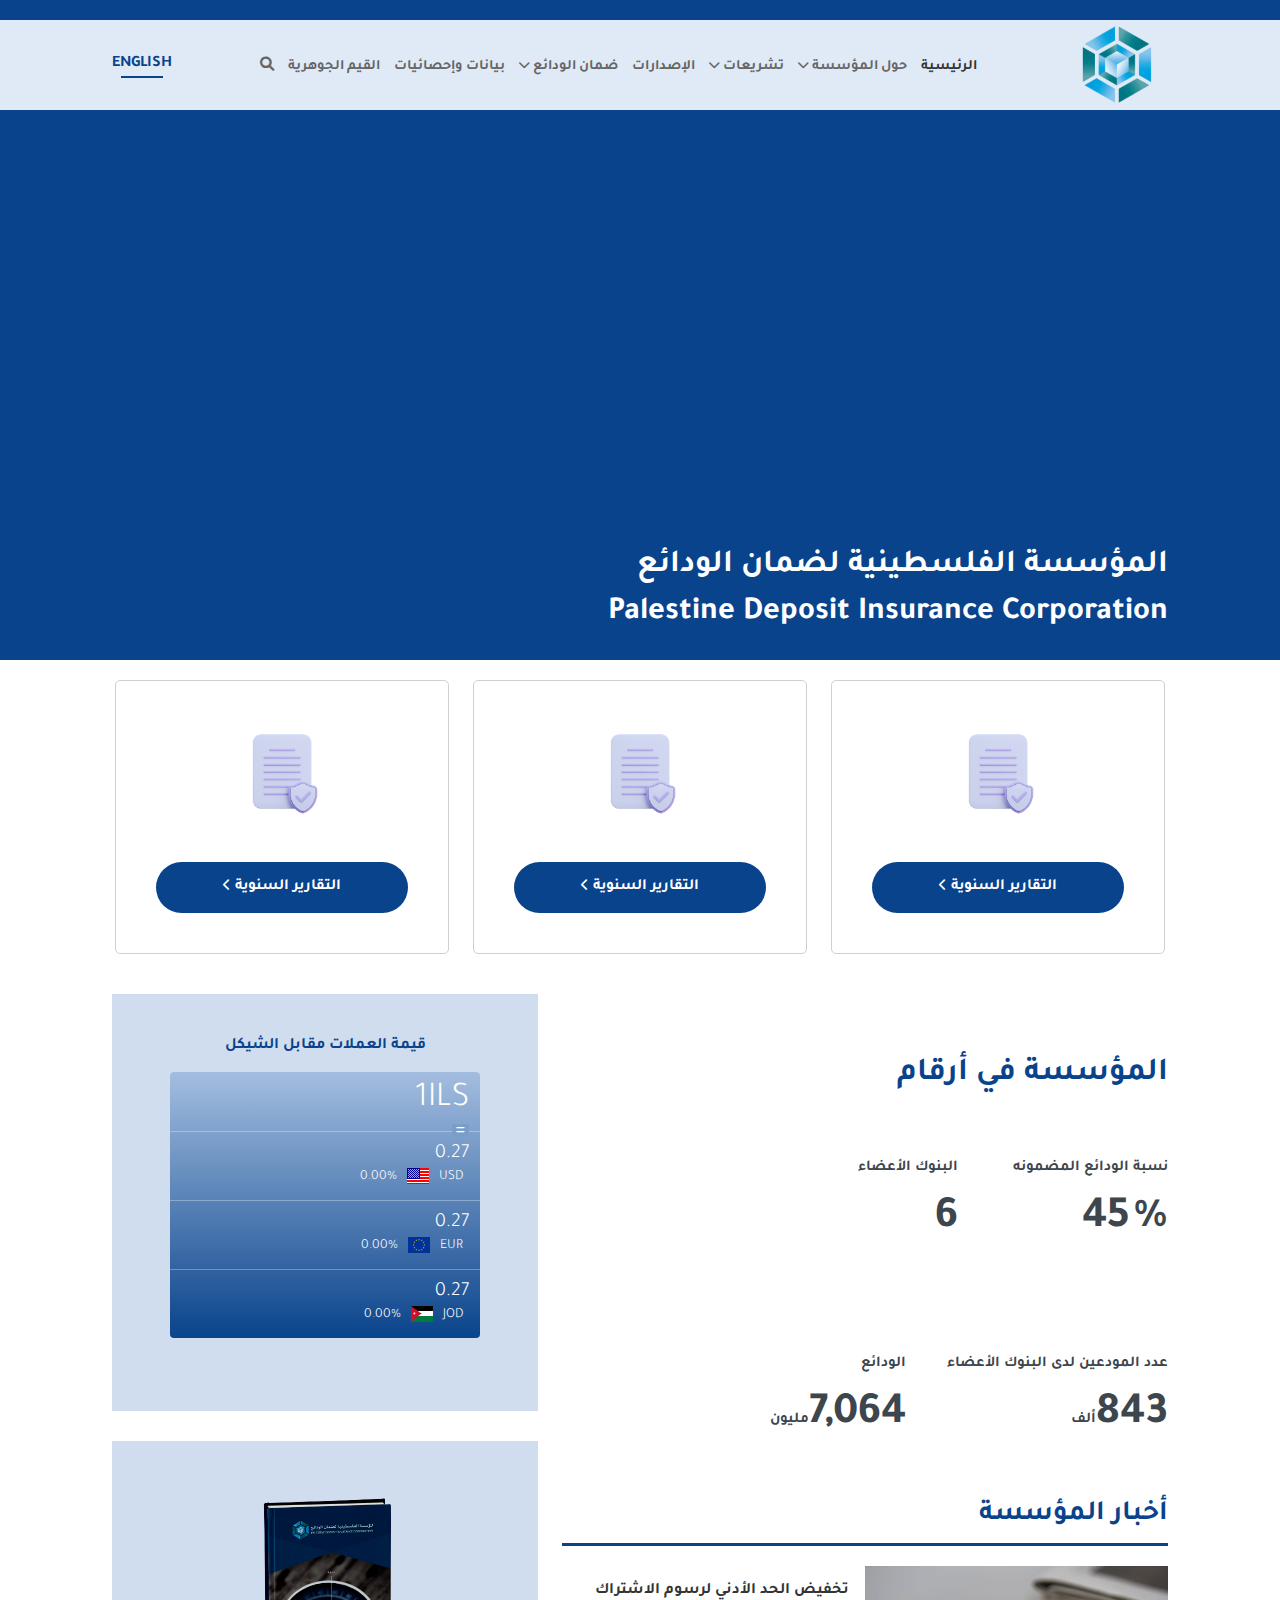
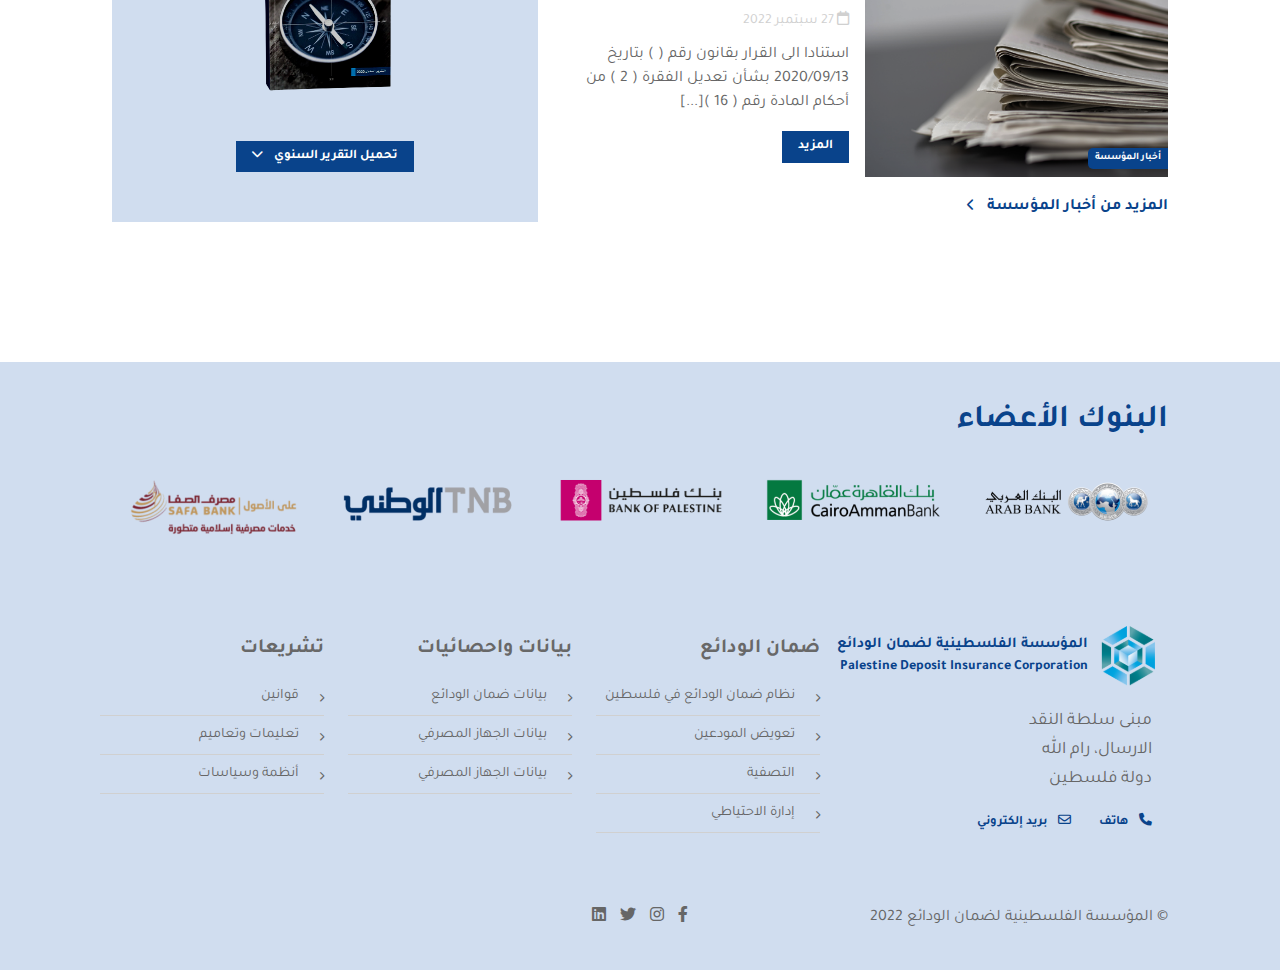
==== index.html @ eaf11e9d "first commit" ====
<!doctype html>
<html lang="ar" dir="rtl">

<head>
	<!-- Meta Tags -->
	<meta charset="utf-8">
	<meta http-equiv="X-UA-Compatible" content="IE=edge">
	<meta name="keywords" content="Site keywords here">
	<meta name="description" content="">
	<meta name='copyright' content=''>
	<meta name="viewport" content="width=device-width, initial-scale=1, shrink-to-fit=no">
	<!-- Title -->
	<title>المؤسسة الفلسطينية لضمان الودائع</title>
	<!-- Favicon -->
	<link rel="icon" href="./img/logo.png">
	<!-- Google Fonts -->
	<link rel="preconnect" href="https://fonts.googleapis.com">
	<link rel="preconnect" href="https://fonts.gstatic.com" crossorigin>
	<link href="https://fonts.googleapis.com/css2?family=Tajawal:wght@200;300;400;500;700;800&display=swap"
		rel="stylesheet">
	<!-- Bootstrap CSS -->
	<link rel="stylesheet" href="./css/bootstrap.min.css">
	<link rel="stylesheet" href="https://cdnjs.cloudflare.com/ajax/libs/font-awesome/6.0.0/css/all.min.css">
	<link href="./css/owl.carousel.css" rel="stylesheet">
	<link href="./css/owl.theme.default.min.css" rel="stylesheet">
	<!-- Medipro CSS -->
	<link rel="stylesheet" href="./css/style.css">
</head>

<body>
	<!-- Preloader -->
	<!-- Header Area -->
	<header class="header">
		<!-- Header Top-->
		<div class="header-top"></div>
		<!-- Header Inner -->
		<div class="header-inner container">
			<div class="menu-btn">
				<i class="fa-solid fa-bars"></i>
			</div>
			<!-- logo -->
			<div class="logo text-center">
				<a href="./index.html" title="المؤسسة الفلسطينية لضمان الودائع">
					<img src="./img/logo.svg" alt="">
				</a>
			</div>
			<!-- menu list -->
			<div class="menu-list">
				<ul class="nav">
					<li class="nav-item active">
						<a href="#">
							الرئيسية
						</a>
					</li>
					<li class="nav-item has-dropdwon">
						<a href="#">
							حول المؤسسة
							<i class="fa-solid fa-chevron-down"></i>
						</a>
						<ul class="dropdwon-list">
							<li><a href="#" target="_self">النشأة والرؤية والرسالة </a></li>
							<li><a href="#" target="_self">أهداف المؤسسة</a></li>
							<li><a href="#" target="_self">الهيكل التنظيمي</a></li>
						</ul>
					</li>
					<li class="nav-item has-dropdwon">
						<a href="#">
							تشريعات
							<i class="fa-solid fa-chevron-down"></i>
						</a>
						<ul class="dropdwon-list">
							<li><a href="#" target="_self">قوانين</a></li>
							<li><a href="#" target="_self">تعليمات وتعاميم</a></li>
						</ul>
					</li>
					<li class="nav-item">
						<a href="#">
							الإصدارات
						</a>
					</li>
					<li class="nav-item has-dropdwon">
						<a href="#">
							ضمان الودائع
							<i class="fa-solid fa-chevron-down"></i>
						</a>
						<ul class="dropdwon-list">
							<li><a href="#" target="_self">بيانات ضمان الودائع</a></li>
						</ul>
					</li>
					<li class="nav-item">
						<a href="#">
							بيانات وإحصائيات
						</a>
					</li>
					<li class="nav-item">
						<a href="#">
							القيم الجوهرية
						</a>
					</li>
					<li class="nav-item searching">
						<a href="#">
							<i class="fa-solid fa-magnifying-glass"></i>
						</a>
					</li>
				</ul>
			</div>
			<!-- switch language -->
			<div class="language">
				<a href="#">english</a>
			</div>
		</div>
		<!-- End Header Inner -->
	</header>
	<!-- End Header Area -->
	<!-- Overlay to cover all body -->
	<div class="body-overlay"></div>
	<!-- Search box when click in search icon in desktop navbar -->
	<div class="serach-box">
		<form action="" class="search-form" method="">
			<div class="d-flex search-input-btn w-100">
				<div class="flex-grow-1">
					<input type="text" class="search-field" placeholder="بحث..." name="search" value="">
				</div>
				<div>
					<button class="btn submit-btn">
						<i class="fa-solid fa-magnifying-glass"></i>
					</button>
				</div>
			</div>
		</form>
	</div>
	<!-- Mobile Navbar -->
	<div class="mobile-navbar d-flex align-items-center justify-content-center">
		<div class="w-100 p-5">
			<div class="close-btn d-flex align-items-center justify-content-end mb-4">
				<button class="btn">
					<i class="fa-solid fa-xmark"></i>
				</button>
			</div>
			<div class="search-box px-3 my-5">
				<form action="" class="search-form" method="">
					<div class="d-flex search-input-btn w-100">
						<div class="flex-grow-1">
							<input type="text" class="search-field" placeholder="بحث..." name="search" value="">
						</div>
						<div>
							<button class="btn submit-btn">
								<i class="fa-solid fa-magnifying-glass"></i>
							</button>
						</div>
					</div>
				</form>
			</div>
			<div class="mobile-menu-list">
				<ul class="nav">
					<li class="nav-item active">
						<a href="#">
							الرئيسية
						</a>
					</li>
					<li class="nav-item has-dropdwon">
						<a href="#">
							حول المؤسسة
							<i class="fa-solid fa-chevron-down"></i>
						</a>
						<ul class="dropdwon-list">
							<li><a href="#" target="_self">النشأة والرؤية والرسالة </a></li>
							<li><a href="#" target="_self">أهداف المؤسسة</a></li>
							<li><a href="#" target="_self">الهيكل التنظيمي</a></li>
						</ul>
					</li>
					<li class="nav-item has-dropdwon">
						<a href="#">
							تشريعات
							<i class="fa-solid fa-chevron-down"></i>
						</a>
						<ul class="dropdwon-list">
							<li><a href="#" target="_self">قوانين</a></li>
							<li><a href="#" target="_self">تعليمات وتعاميم</a></li>
						</ul>
					</li>
					<li class="nav-item">
						<a href="#">
							الإصدارات
						</a>
					</li>
					<li class="nav-item has-dropdwon">
						<a href="#">
							ضمان الودائع
							<i class="fa-solid fa-chevron-down"></i>
						</a>
						<ul class="dropdwon-list">
							<li><a href="#" target="_self">بيانات ضمان الودائع</a></li>
						</ul>
					</li>
					<li class="nav-item">
						<a href="#">
							بيانات وإحصائيات
						</a>
					</li>
					<li class="nav-item">
						<a href="#">
							القيم الجوهرية
						</a>
					</li>
					<li class="nav-item searching">
						<a href="#">
							<i class="fa-solid fa-magnifying-glass"></i>
						</a>
					</li>
				</ul>
			</div>
			<div class="social-media">
				<ul class="social-list">
					<li><a href="#"><i class="fa-brands fa-facebook-f"></i></a></li>
					<li><a href="#"><i class="fa-brands fa-instagram"></i></a></li>
					<li><a href="#"><i class="fa-brands fa-twitter"></i></a></li>
					<li><a href="#"><i class="fa-brands fa-linkedin"></i></a></li>
				</ul>
			</div>
		</div>
	</div>
	<!-- page content -->
	<section class="banner d-flex align-items-end">
		<video muted autoplay playsinline loop>
			<source src="./img/palestine.mp4" type="video/mp4">
			This browser does not support HTML video.
		</video>
		<div class="banner-content container">
			<h2>المؤسسة الفلسطينية لضمان الودائع</h2>
			<h2>Palestine Deposit Insurance Corporation</h2>
		</div>
	</section>
	<section class="reports container">
		<div class="row">
			<div class="col-12 col-md-4">
				<div class="report mb-md-0 mb-3">
					<div class="reprot-img">
						<img src="./img/report1.png" alt="report 1">
					</div>
					<div class="report-link text-center">
						<a href="#" class="button">
							<span>التقارير السنوية</span>
							<i class="fa-solid fa-chevron-left"></i>
						</a>
					</div>
				</div>
			</div>
			<div class="col-12 col-md-4">
				<div class="report mb-md-0 mb-3">
					<div class="reprot-img">
						<img src="./img/report1.png" alt="report 1">
					</div>
					<div class="report-link text-center">
						<a href="#" class="button">
							<span>التقارير السنوية</span>
							<i class="fa-solid fa-chevron-left"></i>
						</a>
					</div>
				</div>
			</div>
			<div class="col-12 col-md-4">
				<div class="report mb-md-0 mb-3">
					<div class="reprot-img">
						<img src="./img/report1.png" alt="report 1">
					</div>
					<div class="report-link text-center">
						<a href="#" class="button">
							<span>التقارير السنوية</span>
							<i class="fa-solid fa-chevron-left"></i>
						</a>
					</div>
				</div>
			</div>
		</div>
	</section>
	<section class="numbers container">
		<div class="row">
			<div class="col-12 col-md-7">
				<div class="enterprise-number mb-4 mb-md-0">
					<h2>المؤسسة في أرقام</h2>
					<div class="row mb-5">
						<div class="col-6 col-md-4">
							<div class="card-number with-height">
								<h3 class="text">نسبة الودائع المضمونه</h3>
								<!-- <h3 class="num count mt-3">96%</h3> -->
								<div class=" mt-3 perc-num">
									<h3 class="num">%</h3>
									<h3 class="num timer count-title count-number" data-to="96" data-speed="1500"></h3>
								</div>
							</div>

						</div>
						<div class="col-6 col-md-4">
							<div class="card-number with-height">
								<h3 class="text">البنوك الأعضاء</h3>
								<h3 class="num timer count-title count-number  mt-3" data-to="13" data-speed="1500">
								</h3>
							</div>
						</div>
						<div class="col-12 col-md-5">
							<div class="card-number">
								<h3 class="text">عدد المودعين لدى البنوك الأعضاء</h3>
								<h3 class=" mt-3">
									<span class="num timer count-title count-number" data-to="1806"
										data-speed="1500"></span>
									<span class="num-has-text">ألف</span>
								</h3>
							</div>
						</div>
						<div class="col-12 col-md-4">
							<div class="card-number">
								<h3 class="text">الودائع</h3>
								<h3 class=" mt-3">
									<span class="num timer count-title count-number" data-to="15138"
										data-speed="1500"></span>
									<span class="num-has-text">مليون</span>
								</h3>
							</div>
						</div>
					</div>
					<div class="enterprise-news">
						<h3>أخبار المؤسسة</h3>
						<div class="card new-card mb-3">
							<div class="row g-0">
								<div class="col-md-6 new-card-img">
									<img src="./img/new.png" alt="new img">
									<span class="img-text">
										أخبار المؤسسة
									</span>
								</div>
								<div class="col-md-6">
									<div class="card-body">
										<h5 class="card-title">تخفيض الحد الأدني لرسوم الاشتراك</h5>
										<p class="card-text card-date"><small class="text-muted">
												<i class="fa-regular fa-calendar"></i>
												27 سبتمبر 2022 </small>
										</p>
										<p class="card-text">استنادا الى القرار بقانون رقم ( ) بتاريخ 2020/09/13 بشأن
											تعديل الفقرة ( 2 ) من أحكام المادة رقم ( 16 )[...]
										</p>
										<a href="#" class="btn btn-bg">المزيد</a>
									</div>
								</div>
							</div>
						</div>
						<a href="#" class="btn-link">
							<span>المزيد من أخبار المؤسسة</span>
							<i class="fa-solid fa-chevron-left px-2"></i>
						</a>
					</div>
				</div>
			</div>
			<div class="col-12 col-md-5">
				<div class="row  mt-4 mt-md-0">
					<div class="col-12">
						<div class="currency-box">
							<h5 class="text-center mb-3">قيمة العملات مقابل الشيكل</h5>
							<div class="currency-list">
								<div class="currency">
									<span>
										1ILS
									</span>
									<span><i class="fa-solid fa-equals"></i></span>
								</div>
								<div class="currency">
									<span>0.27</span>
									<div class="currency-converter">
										<span>USD</span>
										<span><img src="./img/flag1.png" alt="flag"></span>
										<span>0.00%</span>
									</div>
								</div>
								<div class="currency">
									<span>0.27</span>
									<div class="currency-converter">
										<span>EUR</span>
										<span><img src="./img/flag2.png" alt="flag"></span>
										<span>0.00%</span>
									</div>
								</div>
								<div class="currency">
									<span>0.27</span>
									<div class="currency-converter">
										<span>JOD</span>
										<span><img src="./img/flag3.png" alt="flag"></span>
										<span>0.00%</span>
									</div>
								</div>
							</div>
						</div>
					</div>
					<div class="col-12">
						<div class="report-download text-center">
							<div class="img-report mx-auto">
								<img src="./img/download-report.png" alt="download report">
							</div>
							<a href="#" class="btn btn-bg">
								تحميل التقرير السنوي
								<i class="fa-solid fa-chevron-down me-2"></i>
							</a>
						</div>
					</div>
				</div>
			</div>
		</div>
	</section>
	<section class="footer">
		<div class="container">
			<div class="footer-members mb-5 pb-4">
				<h2 class="mb-4">البنوك الأعضاء</h2>
				<div class="owl-members owl-carousel owl-rtl mt-2">
					<!--item01-->
					<div class="item">
						<div class="member-img">
							<img src="./img/member1.png" alt="">
						</div>
					</div>
					<!--item01-->
					<div class="item ">
						<div class="member-img">
							<img src="./img/member2.png" alt="">
						</div>
					</div>
					<!--item01-->
					<div class="item ">
						<div class="member-img">
							<img src="./img/member3.png" alt="">
						</div>
					</div>
					<!--item01-->
					<div class="item ">
						<div class="member-img">
							<img src="./img/member4.png" alt="">
						</div>
					</div>
					<!--item01-->
					<div class="item ">
						<div class="member-img">
							<img src="./img/member5.png" alt="">
						</div>
					</div>
					<!--item01-->
					<div class="item ">
						<div class="member-img">
							<img src="./img/member1.png" alt="">
						</div>
					</div>
					<!--item01-->
					<div class="item ">
						<div class="member-img">
							<img src="./img/member2.png" alt="">
						</div>
					</div>
					<!--item01-->
					<div class="item ">
						<div class="member-img">
							<img src="./img/member3.png" alt="">
						</div>
					</div>
				</div>
				<div class="owl-theme">
					<div class="owl-controls">
						<div class="custom-nav owl-nav"></div>
					</div>
				</div>
			</div>
			<div class="footer-content mb-5">
				<div class="row">
					<div class="col-12 col-md-4">
						<div class="d-flex align-items-center justify-content-start">
							<img src="./img/logo.svg" alt="logo" class="footer-logo">
							<div class="logo-hasText">
								<p class="m-0">المؤسسة الفلسطينية لضمان الودائع</p>
								<p class="m-0">Palestine Deposit Insurance Corporation</p>
							</div>

						</div>
						<div class="location my-4 pe-3">
							<p>مبنى سلطة النقد</p>
							<p>الارسال، رام الله</p>
							<p>دولة فلسطين</p>
						</div>
						<div class="contact-links pe-3">
							<a href="#" class="ms-4"> <i class="fa-solid fa-phone ms-2"></i> هاتف</a>
							<a href="#"><i class="fa-regular fa-envelope  ms-2"></i> بريد إلكتروني</a>
						</div>
					</div>
					<div class="col-12 col-md-8 p-md-0 pe-4 pe-md-0">
						<div class="row">
							<div class="col-12 col-md-4">
								<div class="pt-3">
									<h5 class="mb-3">ضمان الودائع</h5>
									<ul class="footer-list">
										<li class="footer-list-item">
											<a href="#"><i class="fa-solid fa-chevron-right"></i>نظام ضمان الودائع في
												فلسطين</a>
										</li>
										<li class="footer-list-item"> <a href="#"><i
													class="fa-solid fa-chevron-right"></i>تعويض
												المودعين</a></li>
										<li class="footer-list-item"><a href="#"><i
													class="fa-solid fa-chevron-right"></i>التصفية</a></li>
										<li class="footer-list-item"><a href="#"><i
													class="fa-solid fa-chevron-right"></i>إدارة
												الاحتياطي</a></li>
									</ul>
								</div>
							</div>
							<div class="col-12 col-md-4">
								<div class="pt-3">
									<h5 class="mb-3"> بيانات واحصائيات</h5>
									<ul class="footer-list">
										<li class="footer-list-item">
											<a href="#"><i class="fa-solid fa-chevron-right"></i>بيانات ضمان الودائع
											</a>
										</li>
										<li class="footer-list-item"> <a href="#"><i
													class="fa-solid fa-chevron-right"></i>
												بيانات الجهاز المصرفي</a></li>
										<li class="footer-list-item"><a href="#"><i
													class="fa-solid fa-chevron-right"></i>بيانات الجهاز المصرفي</a></li>
									</ul>
								</div>
							</div>
							<div class="col-12 col-md-4">
								<div class="pt-3">
									<h5 class="mb-3"> تشريعات</h5>
									<ul class="footer-list">
										<li class="footer-list-item">
											<a href="#"><i class="fa-solid fa-chevron-right"></i>
												قوانين</a>
										</li>
										<li class="footer-list-item"> <a href="#"><i
													class="fa-solid fa-chevron-right"></i>
												تعليمات وتعاميم</a></li>
										<li class="footer-list-item"><a href="#"><i
													class="fa-solid fa-chevron-right"></i>
												أنظمة وسياسات</a></li>
									</ul>
								</div>
							</div>
						</div>
					</div>
				</div>
			</div>
			<div class="footer-social pt-4">
				<div class="row">
					<div class="col-12 col-md-4">
						<p class="text-md-end text-center mb-md-0">© المؤسسة الفلسطينية لضمان الودائع 2022</p>
					</div>
					<div class="col-12 col-md-4 d-flex align-items-center justify-content-center">
						<ul class="social-list">
							<li><a href="#"><i class="fa-brands fa-facebook-f"></i></a></li>
							<li><a href="#"><i class="fa-brands fa-instagram"></i></a></li>
							<li><a href="#"><i class="fa-brands fa-twitter"></i></a></li>
							<li><a href="#"><i class="fa-brands fa-linkedin"></i></a></li>
						</ul>
					</div>
				</div>
			</div>
		</div>
	</section>
	<!-- End page content -->
	<!-- jquery Min JS -->
	<script src="./js/jquery.min.js"></script>
	<script src="./js/bootstrap.min.js"></script>
	<script src="./js/owl.carousel.min.js"></script>
	<!-- Main JS -->
	<script src="./js/main.js"></script>
</body>

</html>
---- css/style.css ----
/*===================
	Global style 
=====================*/
* {
  box-sizing: border-box;
}

html {
  scroll-behavior: smooth;
}

body {
  font-family: "Tajawal", sans-serif;
  position: relative;
  width: 100%;
  overflow-x: hidden;
}
body .margin-0 {
  margin: 0;
}
body .container {
  max-width: 1080px;
}
body ul {
  list-style: none;
  padding: 0;
  margin: 0;
}
body a {
  text-decoration: none;
}
body .btn-link {
  color: #09438B;
  text-decoration: none;
  font-weight: 700;
}
body .btn-link:hover {
  color: #333434;
}
body .btn-bg {
  font-weight: 700;
  color: #fff;
  background-color: #09438B;
  border-radius: 0px;
  font-size: 13px;
  padding: 5px 15px;
}
body i[class*=fa-chevron] {
  font-size: 12px;
}
body .body-overlay {
  position: fixed;
  height: 100%;
  width: 100%;
  top: 0;
  right: 0;
  z-index: 100;
  background-color: rgba(0, 0, 0, 0.568627451);
  opacity: 0;
  display: none;
}
body .serach-box {
  position: fixed;
  z-index: 101;
  opacity: 0;
  display: none;
  transform: translate(50%, 50%);
  top: 44%;
  right: 50%;
}
body .serach-box .search-form {
  width: 600px;
}
body .serach-box .search-form .search-input-btn {
  background-color: rgba(255, 255, 255, 0.4509803922);
  border-radius: 99px;
  height: 67px;
  padding: 0 0.75em;
}
body .serach-box .search-form .search-input-btn .search-field {
  background: transparent;
  height: 100%;
  width: 100%;
  border: none;
  color: #fff;
  font-size: 30px;
  outline: none;
}
body .serach-box .search-form .search-input-btn .search-field::placeholder {
  color: #fff;
}
body .serach-box .search-form .search-input-btn .submit-btn {
  color: #fff;
  height: 100%;
  width: 100%;
}
body .serach-box .search-form .search-input-btn .submit-btn i {
  font-size: 1.8em;
}
body .mobile-navbar {
  background-color: rgba(255, 255, 255, 0.95);
  position: fixed;
  height: 100%;
  width: 100%;
  top: 0;
  right: 0;
  z-index: 102;
  display: none !important;
}
body .mobile-navbar i {
  color: #D0D0D0;
}
body .mobile-navbar .close-btn {
  position: absolute;
  top: 0;
  left: 0;
}
body .mobile-navbar .close-btn i {
  font-size: 35px;
}
body .mobile-navbar .search-input-btn {
  background-color: #f2f1f0;
  border-radius: 20px;
  height: 33px;
  padding: 0 0.75em;
  border: 1px solid #ddd;
}
body .mobile-navbar .search-input-btn .search-field {
  height: 100%;
  width: 100%;
  background: transparent;
  border: none;
  outline: none;
}
body .mobile-navbar .search-input-btn .search-field::placeholder {
  color: #D0D0D0;
}
body .mobile-navbar .search-input-btn .submit-btn i {
  color: #686868;
}

/*===================
	Start Header style 
=====================*/
.header {
  background-color: #E0EAF6;
}
.header .header-top {
  height: 20px;
  background-color: #09438B;
}
.header .header-inner {
  display: flex;
  justify-content: space-between;
  align-items: center;
  height: 90px;
}
.header .header-inner .menu-btn {
  display: none;
  color: #666666;
  font-size: 16px;
}
.header .header-inner .logo {
  padding: 10px 0;
}
.header .header-inner .logo img {
  max-height: 90px;
}
.header .header-inner .menu-list .nav .nav-item {
  display: inline-block;
  margin: 0 7px;
  transition: all 0.3s ease-in-out;
  position: relative;
}
.header .header-inner .menu-list .nav .nav-item > a {
  color: #666666;
  padding: 10px 0;
  font-weight: 700;
  line-height: 16px;
  font-size: 0.9em;
}
.header .header-inner .menu-list .nav .nav-item.active a {
  color: #333434;
}
.header .header-inner .menu-list .nav .nav-item:before {
  content: "";
  width: 0px;
  height: 4px;
  top: -5px;
  right: 50%;
  display: block;
  position: relative;
  background-color: #09438B;
  transition: all 0.3s ease-in-out;
}
.header .header-inner .menu-list .nav .nav-item:hover {
  color: var(--active-color);
}
.header .header-inner .menu-list .nav .nav-item:hover:before {
  width: 100%;
  right: 0;
}
.header .header-inner .menu-list .nav .nav-item.has-dropdwon .dropdwon-list {
  position: absolute;
  background-color: #fff;
  min-width: 260px;
  text-align: right;
  display: inline-block;
  padding: 20px 0;
  top: 40px;
  z-index: 4;
  border: 2px solid #ddd;
  display: none;
  transition: all 0.2s ease-in-out;
}
.header .header-inner .menu-list .nav .nav-item.has-dropdwon .dropdwon-list:before {
  content: "";
  border: 1px solid #D0D0D0;
  border-bottom-color: #fff;
  border-right-color: #fff;
  top: -6px;
  width: 10px;
  height: 10px;
  background-color: #fff;
  right: 30px;
  position: absolute;
  rotate: 45deg;
}
.header .header-inner .menu-list .nav .nav-item.has-dropdwon .dropdwon-list li {
  display: block;
  margin: 0;
}
.header .header-inner .menu-list .nav .nav-item.has-dropdwon .dropdwon-list li a {
  padding: 10px 20px;
  display: block;
  line-height: 1.3;
  color: #666666;
  font-size: 0.9em;
}
.header .header-inner .menu-list .nav .nav-item.has-dropdwon .dropdwon-list li a:hover {
  background-color: rgba(0, 0, 0, 0.03);
}
.header .header-inner .menu-list .nav .nav-item.has-dropdwon:hover .dropdwon-list {
  display: block;
  transition: all 0.2s ease-in-out;
}
.header .header-inner .language a {
  text-transform: uppercase;
  color: #09438B;
  font-weight: 700;
  display: block;
}
.header .header-inner .language a:after {
  content: "";
  width: 70%;
  height: 2px;
  bottom: 0;
  right: 15%;
  display: block;
  position: relative;
  background-color: #09438B;
  transition: all 0.3s ease-in-out;
}
.header .header-inner .language a:hover {
  color: #333434;
}
.header .header-inner .language a:hover:after {
  width: 100%;
  right: 0;
  background-color: #333434;
}
@media only screen and (max-width: 768px) {
  .header .header-top {
    display: none;
  }
  .header .header-inner {
    justify-content: start;
    height: 50px;
  }
  .header .header-inner .menu-btn {
    display: block;
    width: 33%;
  }
  .header .header-inner .logo {
    width: 33%;
  }
  .header .header-inner .logo img {
    max-height: 30px;
  }
  .header .header-inner .menu-list {
    display: none;
  }
  .header .header-inner .language {
    display: none;
  }
}

/*===================
	Start banner style 
=====================*/
.banner {
  height: 550px;
  position: relative;
  background-color: #09438B;
}
.banner video {
  position: absolute;
  width: 100%;
  height: 100%;
  top: 0;
  right: 0;
  object-fit: cover;
}
.banner .banner-content {
  z-index: 1;
  color: #fff;
  position: relative;
  padding-bottom: 20px;
}
.banner .banner-content h2 {
  font-weight: 700;
}

/*===================
	Start reports style 
=====================*/
.reports {
  padding: 20px 15px 40px;
}
.reports .report {
  padding: 40px;
  background-color: #fff;
  border: 1px solid #D0D0D0;
  border-radius: 5px;
}
.reports .report .reprot-img {
  width: 100px;
  margin: 0 auto 1em;
}
.reports .report .reprot-img img {
  width: 100%;
}
.reports .report .report-link {
  padding-top: 25px;
}
.reports .report .report-link .button {
  border-radius: 93px;
  padding: 7px 0px;
  background-color: #09438B;
  color: #fff;
  width: 100%;
  display: block;
  font-size: 0.97em;
  font-weight: bolder;
  line-height: 2.4em;
  min-height: 2.5em;
}
.reports .report .report-link .button span {
  display: inline-block;
  line-height: 1.6;
}
.numbers {
  padding-bottom: 140px;
}
.numbers .enterprise-number {
  padding-top: 10%;
}
.numbers .enterprise-number h2 {
  margin-bottom: calc(0.5em + 50px);
  font-weight: 700;
  color: #09438B;
}
.numbers .enterprise-number .card-number {
  color: #3D464D;
}
.numbers .enterprise-number .card-number.with-height {
  min-height: 196px;
}
.numbers .enterprise-number .card-number.with-height .perc-num h3 {
  display: inline-block;
}
@media only screen and (max-width: 768px) {
  .numbers .enterprise-number .card-number {
    min-height: 150px;
  }
  .numbers .enterprise-number .card-number.with-height {
    min-height: 150px;
  }
}
.numbers .enterprise-number .card-number h3 {
  font-weight: 700;
}
.numbers .enterprise-number .card-number h3.text {
  font-size: 15px !important;
}
.numbers .enterprise-number .card-number .num {
  font-size: 45px;
}
.numbers .enterprise-number .card-number .num-has-text {
  font-size: 15px;
  margin-right: -7px;
}
.numbers .enterprise-number .enterprise-news h3 {
  color: #09438B;
  font-weight: 700;
  border-bottom: 3px solid #09438B;
  padding-bottom: 10px;
  margin-bottom: 20px;
}
.numbers .enterprise-number .enterprise-news .card.new-card {
  border: none;
}
.numbers .enterprise-number .enterprise-news .card.new-card .new-card-img {
  position: relative;
}
.numbers .enterprise-number .enterprise-news .card.new-card .new-card-img img {
  width: 100%;
}
.numbers .enterprise-number .enterprise-news .card.new-card .new-card-img .img-text {
  position: absolute;
  bottom: 10px;
  right: 0;
  background-color: #09438B;
  color: #fff;
  font-size: 10px;
  font-weight: 600;
  padding: 3px 7px;
  border-radius: 5px 0 0 5px;
}
.numbers .enterprise-number .enterprise-news .card.new-card .card-body .card-title {
  font-weight: 700;
  font-size: 16px;
  color: #333434;
}
.numbers .enterprise-number .enterprise-news .card.new-card .card-body .card-text {
  color: #666666;
}
.numbers .enterprise-number .enterprise-news .card.new-card .card-body .card-text.card-date {
  margin-bottom: 10px;
}
.numbers .enterprise-number .enterprise-news .card.new-card .card-body .card-text.card-date .text-muted {
  color: #D0D0D0 !important;
  margin-bottom: 10px;
}
.numbers .currency-box {
  padding: 10%;
  background-color: rgba(163, 189, 223, 0.5098039216);
  color: #fff;
  margin-bottom: 30px;
}
.numbers .currency-box h5 {
  color: #09438B;
  font-weight: 700;
  font-size: 16px;
}
.numbers .currency-box .currency-list {
  border-radius: 4px;
  background: linear-gradient(to bottom, #A3BDDF 0%, rgba(9, 67, 139, 0.9882352941) 99%);
  margin: 0 15px 30px;
  font-weight: 300;
}
.numbers .currency-box .currency-list .currency {
  line-height: 1;
}
.numbers .currency-box .currency-list .currency:first-child {
  position: relative;
  padding: 10px 11px 14px 11px;
}
.numbers .currency-box .currency-list .currency:first-child > span:first-child {
  font-size: 35px;
}
.numbers .currency-box .currency-list .currency:first-child > span:nth-of-type(2) {
  position: absolute;
  bottom: -6px;
  right: 11px;
  min-height: 1px;
  font-size: 10px;
  background: #7b9dc9;
  padding: 0 4px;
}
.numbers .currency-box .currency-list .currency:not(:first-child) {
  padding: 12px 11px;
  border-top: 1px solid rgba(255, 255, 255, 0.3098039216);
}
.numbers .currency-box .currency-list .currency > span {
  font-size: 20px;
}
.numbers .currency-box .currency-list .currency .currency-converter {
  font-size: 14px;
}
.numbers .currency-box .currency-list .currency .currency-converter span {
  display: inline-block;
  margin-right: 6px;
}
.numbers .report-download {
  background-color: rgba(163, 189, 223, 0.5098039216);
  padding: 30px 50px 50px;
}
.numbers .report-download .img-report {
  width: 78%;
  margin-bottom: 1em;
}
.numbers .report-download .img-report img {
  width: 100%;
}

.footer {
  padding: 40px 0;
  background-color: rgba(163, 189, 223, 0.5098039216);
}
.footer h5,
.footer h2 {
  color: #09438B;
  font-weight: 700;
}
.footer h5 {
  color: #686868;
}
.footer .footer-members {
  position: relative;
}
.footer .footer-members .owl-members {
  position: relative;
}
.footer .footer-members .owl-members .item {
  padding: 15px;
}
.footer .footer-members .custom-nav {
  position: absolute;
  top: 20%;
  left: 0;
  right: 0;
}
.footer .footer-members .custom-nav .owl-prev,
.footer .footer-members .custom-nav .owl-next {
  position: absolute;
  height: 100px;
  color: inherit;
  background: none;
  border: none;
  z-index: 100;
  opacity: 0;
  transition: all 0.2s ease-in;
}
.footer .footer-members .custom-nav .owl-prev i,
.footer .footer-members .custom-nav .owl-next i {
  font-size: 1.5rem;
  color: #666666;
}
.footer .footer-members .custom-nav .owl-prev {
  left: -30px;
}
.footer .footer-members .custom-nav .owl-next {
  right: -30px;
}
.footer .footer-members:hover .owl-prev,
.footer .footer-members:hover .owl-next {
  opacity: 1;
}
.footer .footer-members:hover .owl-prev {
  left: -25px;
}
.footer .footer-members:hover .owl-next {
  right: -25px;
}
@media only screen and (max-width: 768px) {
  .footer .footer-members .custom-nav {
    display: none;
  }
}
.footer .footer-content .footer-logo {
  height: 70px;
}
.footer .footer-content .logo-hasText p {
  color: #09438B;
  font-weight: 700;
  font-size: 15px;
}
.footer .footer-content .logo-hasText p:nth-child(2) {
  font-size: 14px;
}
.footer .footer-content .location p {
  color: #666666;
  font-weight: 400;
  font-size: 1.1rem;
  line-height: 0.75;
}
.footer .footer-content .contact-links a {
  color: #09438B;
  font-weight: 700;
  font-size: 0.8em;
}
.footer .footer-content .footer-list .footer-list-item {
  padding: 7px 25px 7px 0;
  border-bottom: 1px solid #D0D0D0;
  position: relative;
}
.footer .footer-content .footer-list .footer-list-item a {
  font-size: 90%;
  color: #666666;
}
.footer .footer-content .footer-list .footer-list-item i {
  position: absolute;
  right: 0;
  top: 45%;
  color: #666666;
  font-size: 60%;
}
.footer .footer-content .footer-list .footer-list-item:hover a {
  color: #333434;
}
.footer .footer-social p {
  color: #666666;
}
.footer .footer-social .social-list li {
  display: inline-block;
  padding: 0 5px;
}
.footer .footer-social .social-list li a {
  color: #666666;
}
.footer .footer-social .social-list li:hover a {
  color: #333434;
}/*# sourceMappingURL=style.css.map */
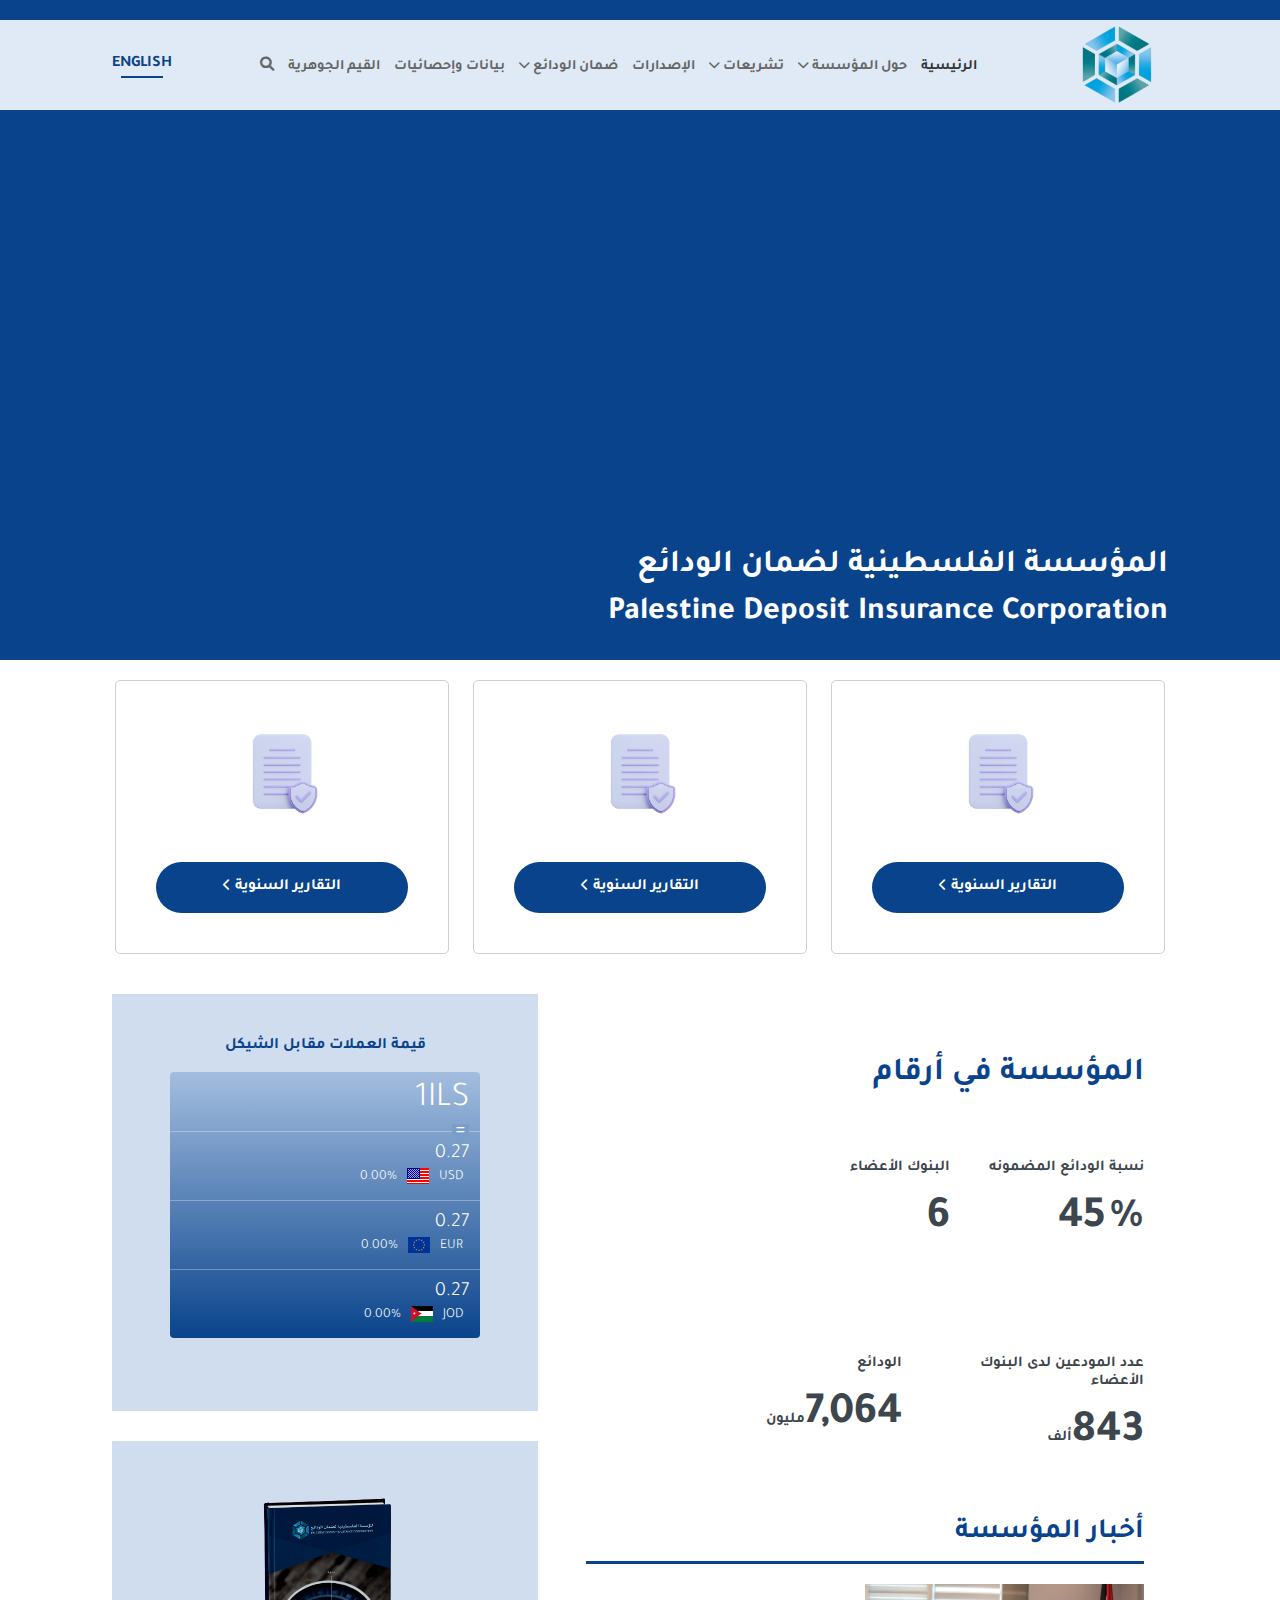
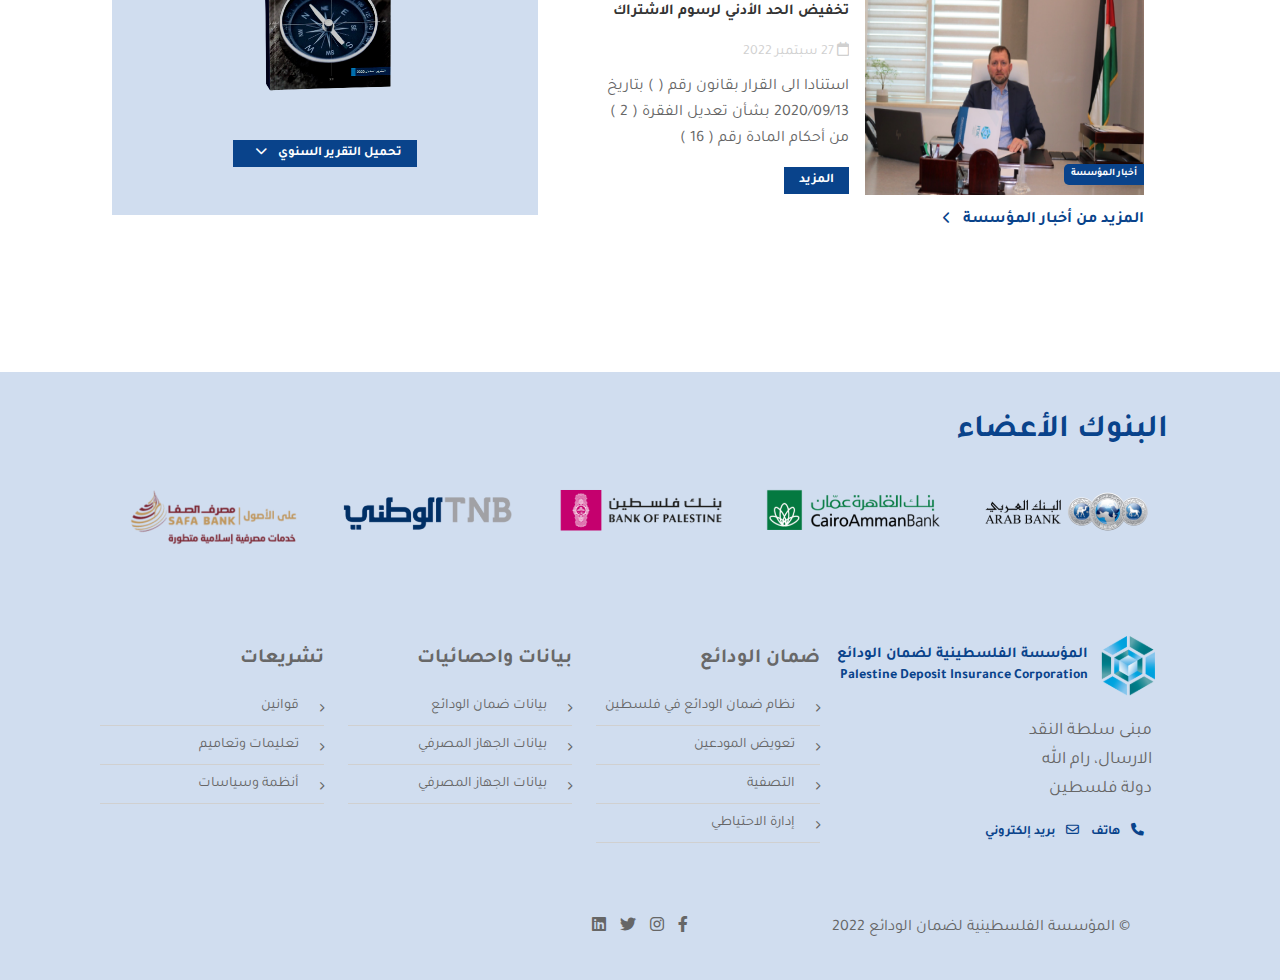
==== commit c016fff0: "create pages" ====
--- a/index.html
+++ b/index.html
@@ -20,6 +20,7 @@
 		rel="stylesheet">
 	<!-- Bootstrap CSS -->
 	<link rel="stylesheet" href="./css/bootstrap.min.css">
+	<link rel="stylesheet" href="./css/bootstrap.rtl.css">
 	<link rel="stylesheet" href="https://cdnjs.cloudflare.com/ajax/libs/font-awesome/6.0.0/css/all.min.css">
 	<link href="./css/owl.carousel.css" rel="stylesheet">
 	<link href="./css/owl.theme.default.min.css" rel="stylesheet">
@@ -48,43 +49,43 @@
 			<div class="menu-list">
 				<ul class="nav">
 					<li class="nav-item active">
-						<a href="#">
+						<a href="./index.html">
 							الرئيسية
 						</a>
 					</li>
-					<li class="nav-item has-dropdwon">
+					<li class="nav-item has-dropdown">
 						<a href="#">
 							حول المؤسسة
 							<i class="fa-solid fa-chevron-down"></i>
 						</a>
-						<ul class="dropdwon-list">
+						<ul class="dropdown-list">
 							<li><a href="#" target="_self">النشأة والرؤية والرسالة </a></li>
 							<li><a href="#" target="_self">أهداف المؤسسة</a></li>
 							<li><a href="#" target="_self">الهيكل التنظيمي</a></li>
 						</ul>
 					</li>
-					<li class="nav-item has-dropdwon">
+					<li class="nav-item has-dropdown">
 						<a href="#">
 							تشريعات
 							<i class="fa-solid fa-chevron-down"></i>
 						</a>
-						<ul class="dropdwon-list">
+						<ul class="dropdown-list">
 							<li><a href="#" target="_self">قوانين</a></li>
 							<li><a href="#" target="_self">تعليمات وتعاميم</a></li>
 						</ul>
 					</li>
 					<li class="nav-item">
-						<a href="#">
+						<a href="./pages/releases.html">
 							الإصدارات
 						</a>
 					</li>
-					<li class="nav-item has-dropdwon">
+					<li class="nav-item has-dropdown">
 						<a href="#">
 							ضمان الودائع
 							<i class="fa-solid fa-chevron-down"></i>
 						</a>
-						<ul class="dropdwon-list">
-							<li><a href="#" target="_self">بيانات ضمان الودائع</a></li>
+						<ul class="dropdown-list">
+							<li><a href="./pages/depositTable.html" target="_self">بيانات ضمان الودائع</a></li>
 						</ul>
 					</li>
 					<li class="nav-item">
@@ -122,7 +123,7 @@
 					<input type="text" class="search-field" placeholder="بحث..." name="search" value="">
 				</div>
 				<div>
-					<button class="btn submit-btn">
+					<button class="btn submit-btn" type="submit">
 						<i class="fa-solid fa-magnifying-glass"></i>
 					</button>
 				</div>
@@ -144,7 +145,7 @@
 							<input type="text" class="search-field" placeholder="بحث..." name="search" value="">
 						</div>
 						<div>
-							<button class="btn submit-btn">
+							<button class="btn submit-btn" type="submit">
 								<i class="fa-solid fa-magnifying-glass"></i>
 							</button>
 						</div>
@@ -154,43 +155,43 @@
 			<div class="mobile-menu-list">
 				<ul class="nav">
 					<li class="nav-item active">
-						<a href="#">
+						<a href="./index.html">
 							الرئيسية
 						</a>
 					</li>
-					<li class="nav-item has-dropdwon">
+					<li class="nav-item has-dropdown">
 						<a href="#">
 							حول المؤسسة
 							<i class="fa-solid fa-chevron-down"></i>
 						</a>
-						<ul class="dropdwon-list">
+						<ul class="dropdown-list">
 							<li><a href="#" target="_self">النشأة والرؤية والرسالة </a></li>
 							<li><a href="#" target="_self">أهداف المؤسسة</a></li>
 							<li><a href="#" target="_self">الهيكل التنظيمي</a></li>
 						</ul>
 					</li>
-					<li class="nav-item has-dropdwon">
+					<li class="nav-item has-dropdown">
 						<a href="#">
 							تشريعات
 							<i class="fa-solid fa-chevron-down"></i>
 						</a>
-						<ul class="dropdwon-list">
+						<ul class="dropdown-list">
 							<li><a href="#" target="_self">قوانين</a></li>
 							<li><a href="#" target="_self">تعليمات وتعاميم</a></li>
 						</ul>
 					</li>
 					<li class="nav-item">
-						<a href="#">
+						<a href="./pages/releases.html">
 							الإصدارات
 						</a>
 					</li>
-					<li class="nav-item has-dropdwon">
+					<li class="nav-item has-dropdown">
 						<a href="#">
 							ضمان الودائع
 							<i class="fa-solid fa-chevron-down"></i>
 						</a>
-						<ul class="dropdwon-list">
-							<li><a href="#" target="_self">بيانات ضمان الودائع</a></li>
+						<ul class="dropdown-list">
+							<li><a href="./pages/depositTable.html" target="_self">بيانات ضمان الودائع</a></li>
 						</ul>
 					</li>
 					<li class="nav-item">
@@ -277,7 +278,7 @@
 	<section class="numbers container">
 		<div class="row">
 			<div class="col-12 col-md-7">
-				<div class="enterprise-number mb-4 mb-md-0">
+				<div class="enterprise-number mb-4 mb-md-0 px-4">
 					<h2>المؤسسة في أرقام</h2>
 					<div class="row mb-5">
 						<div class="col-6 col-md-4">
@@ -321,30 +322,68 @@
 					</div>
 					<div class="enterprise-news">
 						<h3>أخبار المؤسسة</h3>
-						<div class="card new-card mb-3">
-							<div class="row g-0">
-								<div class="col-md-6 new-card-img">
-									<img src="./img/new.png" alt="new img">
-									<span class="img-text">
-										أخبار المؤسسة
-									</span>
-								</div>
-								<div class="col-md-6">
-									<div class="card-body">
-										<h5 class="card-title">تخفيض الحد الأدني لرسوم الاشتراك</h5>
-										<p class="card-text card-date"><small class="text-muted">
-												<i class="fa-regular fa-calendar"></i>
-												27 سبتمبر 2022 </small>
-										</p>
-										<p class="card-text">استنادا الى القرار بقانون رقم ( ) بتاريخ 2020/09/13 بشأن
-											تعديل الفقرة ( 2 ) من أحكام المادة رقم ( 16 )[...]
-										</p>
-										<a href="#" class="btn btn-bg">المزيد</a>
+						<div class="owl-enterprise-news owl-carousel owl-rtl mt-2">
+							<!--item01-->
+							<div class="item">
+								<div class="card new-card">
+									<div class="row g-0">
+										<div class="col-md-6 new-card-img">
+											<img src="./img/new1_1.png" alt="new img">
+											<span class="img-text">
+												أخبار المؤسسة
+											</span>
+										</div>
+										<div class="col-md-6">
+											<div class="card-body">
+												<h5 class="card-title mb-3">تخفيض الحد الأدني لرسوم الاشتراك</h5>
+												<p class="card-text card-date"><small class="text-muted">
+														<i class="fa-regular fa-calendar"></i>
+														27 سبتمبر 2022 </small>
+												</p>
+												<p class="card-text">استنادا الى القرار بقانون رقم ( ) بتاريخ 2020/09/13
+													بشأن
+													تعديل الفقرة ( 2 ) من أحكام المادة رقم ( 16 )
+												</p>
+												<a href="./pages/news-details.html" class="btn-bg">المزيد</a>
+											</div>
+										</div>
 									</div>
 								</div>
 							</div>
-						</div>
-						<a href="#" class="btn-link">
+							<!--item01-->
+							<div class="item ">
+								<div class="card new-card">
+									<div class="row g-0">
+										<div class="col-md-6 new-card-img">
+											<img src="./img/new.png" alt="new img">
+											<span class="img-text">
+												أخبار المؤسسة
+											</span>
+										</div>
+										<div class="col-md-6">
+											<div class="card-body">
+												<h5 class="card-title  mb-3">تخفيض الحد الأدني لرسوم الاشتراك</h5>
+												<p class="card-text card-date"><small class="text-muted">
+														<i class="fa-regular fa-calendar"></i>
+														27 سبتمبر 2022 </small>
+												</p>
+												<p class="card-text">استنادا الى القرار بقانون رقم ( ) بتاريخ 2020/09/13
+													بشأن
+													تعديل الفقرة ( 2 ) من أحكام المادة رقم ( 16 )
+												</p>
+												<a href="./pages/news-details.html" class="btn-bg">المزيد</a>
+											</div>
+										</div>
+									</div>
+								</div>
+							</div>
+						</div>
+						<div class="owl-theme">
+							<div class="owl-controls">
+								<div class="news-custom-nav owl-nav"></div>
+							</div>
+						</div>
+						<a href="./pages/news.html" class="btn-link">
 							<span>المزيد من أخبار المؤسسة</span>
 							<i class="fa-solid fa-chevron-left px-2"></i>
 						</a>
@@ -395,7 +434,7 @@
 							<div class="img-report mx-auto">
 								<img src="./img/download-report.png" alt="download report">
 							</div>
-							<a href="#" class="btn btn-bg">
+							<a href="#" class="btn-bg">
 								تحميل التقرير السنوي
 								<i class="fa-solid fa-chevron-down me-2"></i>
 							</a>
@@ -461,7 +500,7 @@
 				</div>
 				<div class="owl-theme">
 					<div class="owl-controls">
-						<div class="custom-nav owl-nav"></div>
+						<div class="member-custom-nav owl-nav"></div>
 					</div>
 				</div>
 			</div>
@@ -482,7 +521,7 @@
 							<p>دولة فلسطين</p>
 						</div>
 						<div class="contact-links pe-3">
-							<a href="#" class="ms-4"> <i class="fa-solid fa-phone ms-2"></i> هاتف</a>
+							<a href="#"> <i class="fa-solid fa-phone ms-2"></i> هاتف</a>
 							<a href="#"><i class="fa-regular fa-envelope  ms-2"></i> بريد إلكتروني</a>
 						</div>
 					</div>
@@ -512,7 +551,7 @@
 									<h5 class="mb-3"> بيانات واحصائيات</h5>
 									<ul class="footer-list">
 										<li class="footer-list-item">
-											<a href="#"><i class="fa-solid fa-chevron-right"></i>بيانات ضمان الودائع
+											<a href="./pages/depositTable.html"><i class="fa-solid fa-chevron-right"></i>بيانات ضمان الودائع
 											</a>
 										</li>
 										<li class="footer-list-item"> <a href="#"><i
--- a/css/style.css
+++ b/css/style.css
@@ -15,40 +15,63 @@
   width: 100%;
   overflow-x: hidden;
 }
-body .margin-0 {
+
+.margin-0 {
   margin: 0;
 }
-body .container {
+
+.container {
   max-width: 1080px;
 }
-body ul {
+
+ul {
   list-style: none;
   padding: 0;
   margin: 0;
 }
-body a {
+
+a {
   text-decoration: none;
 }
-body .btn-link {
+
+button {
+  border: none;
+  outline: none;
+}
+
+.btn {
+  outline: none !important;
+}
+
+.btn-link {
   color: #09438B;
   text-decoration: none;
   font-weight: 700;
 }
-body .btn-link:hover {
-  color: #333434;
-}
-body .btn-bg {
+.btn-link:hover {
+  color: #333434;
+}
+
+.btn-bg {
   font-weight: 700;
   color: #fff;
   background-color: #09438B;
   border-radius: 0px;
   font-size: 13px;
-  padding: 5px 15px;
-}
-body i[class*=fa-chevron] {
+  padding: 7px 15px;
+  transition: all 0.2s ease-in-out;
+  text-align: center;
+}
+.btn-bg:hover {
+  background-color: #073267;
+  color: #fff;
+}
+
+i[class*=fa-chevron] {
   font-size: 12px;
 }
-body .body-overlay {
+
+.body-overlay {
   position: fixed;
   height: 100%;
   width: 100%;
@@ -59,7 +82,8 @@
   opacity: 0;
   display: none;
 }
-body .serach-box {
+
+.serach-box {
   position: fixed;
   z-index: 101;
   opacity: 0;
@@ -68,16 +92,16 @@
   top: 44%;
   right: 50%;
 }
-body .serach-box .search-form {
+.serach-box .search-form {
   width: 600px;
 }
-body .serach-box .search-form .search-input-btn {
+.serach-box .search-form .search-input-btn {
   background-color: rgba(255, 255, 255, 0.4509803922);
   border-radius: 99px;
   height: 67px;
   padding: 0 0.75em;
 }
-body .serach-box .search-form .search-input-btn .search-field {
+.serach-box .search-form .search-input-btn .search-field {
   background: transparent;
   height: 100%;
   width: 100%;
@@ -86,18 +110,19 @@
   font-size: 30px;
   outline: none;
 }
-body .serach-box .search-form .search-input-btn .search-field::placeholder {
-  color: #fff;
-}
-body .serach-box .search-form .search-input-btn .submit-btn {
+.serach-box .search-form .search-input-btn .search-field::placeholder {
+  color: #fff;
+}
+.serach-box .search-form .search-input-btn .submit-btn {
   color: #fff;
   height: 100%;
   width: 100%;
 }
-body .serach-box .search-form .search-input-btn .submit-btn i {
+.serach-box .search-form .search-input-btn .submit-btn i {
   font-size: 1.8em;
 }
-body .mobile-navbar {
+
+.mobile-navbar {
   background-color: rgba(255, 255, 255, 0.95);
   position: fixed;
   height: 100%;
@@ -107,36 +132,196 @@
   z-index: 102;
   display: none !important;
 }
-body .mobile-navbar i {
+.mobile-navbar i {
   color: #D0D0D0;
 }
-body .mobile-navbar .close-btn {
+.mobile-navbar .close-btn {
   position: absolute;
   top: 0;
   left: 0;
 }
-body .mobile-navbar .close-btn i {
+.mobile-navbar .close-btn i {
   font-size: 35px;
 }
-body .mobile-navbar .search-input-btn {
+.mobile-navbar .search-input-btn {
   background-color: #f2f1f0;
   border-radius: 20px;
   height: 33px;
   padding: 0 0.75em;
   border: 1px solid #ddd;
 }
-body .mobile-navbar .search-input-btn .search-field {
+.mobile-navbar .search-input-btn .search-field {
   height: 100%;
   width: 100%;
   background: transparent;
   border: none;
   outline: none;
 }
-body .mobile-navbar .search-input-btn .search-field::placeholder {
+.mobile-navbar .search-input-btn .search-field::placeholder {
   color: #D0D0D0;
 }
-body .mobile-navbar .search-input-btn .submit-btn i {
+.mobile-navbar .search-input-btn .submit-btn i {
   color: #686868;
+}
+
+.breadcrumb {
+  margin: 0;
+  color: #333434;
+  font-weight: 600;
+}
+.breadcrumb .breadcrumb-item + .breadcrumb-item:before {
+  font-family: "Font Awesome 5 Free";
+  content: "\f053";
+  font-weight: 600;
+  margin: 0 15px;
+  padding-right: 0;
+  color: #333434;
+}
+.breadcrumb .breadcrumb-item.active {
+  color: #333434;
+}
+.breadcrumb .breadcrumb-item a {
+  color: #333434;
+}
+.breadcrumb .breadcrumb-item a:hover {
+  color: #09438B;
+}
+
+.page-content {
+  padding-bottom: 130px;
+}
+
+.card.new-card {
+  border: none;
+}
+.card.new-card .new-card-img {
+  position: relative;
+  height: 211px;
+  overflow: hidden;
+  display: flex;
+  justify-content: center;
+  align-items: center;
+  overflow: hidden;
+}
+.card.new-card .new-card-img img {
+  border-radius: 0;
+  flex-shrink: 0;
+  min-height: 100%;
+}
+.card.new-card .new-card-img .img-text {
+  position: absolute;
+  bottom: 10px;
+  right: 0;
+  background-color: #09438B;
+  color: #fff;
+  font-size: 10px;
+  font-weight: 600;
+  padding: 3px 7px;
+  border-radius: 5px 0 0 5px;
+}
+.card.new-card .card-body .card-title {
+  font-weight: 700;
+  font-size: 15px;
+  color: #333434;
+  line-height: 1.6;
+}
+.card.new-card .card-body .card-text {
+  color: #666666;
+  display: -webkit-box;
+  -webkit-box-orient: vertical;
+  overflow: hidden;
+  -webkit-line-clamp: 3;
+  line-height: 1.6;
+}
+.card.new-card .card-body .card-text.card-date {
+  margin-bottom: 10px;
+}
+.card.new-card .card-body .card-text.card-date .text-muted {
+  margin-bottom: 10px;
+}
+@media only screen and (max-width: 768px) {
+  .card.new-card .card-body {
+    padding-right: 0;
+    padding-left: 0;
+  }
+}
+
+.page-header {
+  padding: 50px 0;
+  font-family: 500;
+}
+
+.text-muted {
+  color: #D0D0D0 !important;
+}
+
+.sidebar {
+  width: 28%;
+}
+.sidebar .sidebar-box {
+  border: 1px solid #D0D0D0;
+  border-radius: 5px;
+  overflow: hidden;
+}
+.sidebar .sidebar-box .box-head {
+  padding: 10px;
+  color: #fff;
+  font-weight: 600;
+  background-color: #09438B;
+}
+.sidebar .sidebar-box table thead tr {
+  border-bottom: 1px solid #D0D0D0;
+}
+.sidebar .sidebar-box table thead th,
+.sidebar .sidebar-box table thead td,
+.sidebar .sidebar-box table tbody th,
+.sidebar .sidebar-box table tbody td {
+  color: #333434;
+}
+.sidebar .sidebar-box table tbody th,
+.sidebar .sidebar-box table tbody td {
+  font-weight: 400;
+}
+.sidebar .sidebar-box .join-us .email-input {
+  width: 65%;
+  text-align: right;
+  border: 1px solid #D0D0D0;
+  font-size: 13px;
+  padding: 7px 15px;
+  border-radius: 4px;
+}
+.sidebar .sidebar-box .btn-bg {
+  width: 30%;
+  border-radius: 4px;
+}
+.sidebar .sidebar-box .calc-rate-img {
+  width: 65px;
+}
+.sidebar .sidebar-box .accordion .accordion-item {
+  border: none;
+  color: #333434;
+}
+.sidebar .sidebar-box .accordion .accordion-item .accordion-button {
+  background-color: #F5F5F5;
+  outline: none;
+  color: #333434 !important;
+}
+.sidebar .sidebar-box .accordion .accordion-item .accordion-button::after {
+  display: none;
+}
+@media only screen and (max-width: 768px) {
+  .sidebar {
+    width: 100%;
+  }
+}
+
+.content-inner {
+  width: 70%;
+}
+@media only screen and (max-width: 768px) {
+  .content-inner {
+    width: 100%;
+  }
 }
 
 /*===================
@@ -174,7 +359,7 @@
 }
 .header .header-inner .menu-list .nav .nav-item > a {
   color: #666666;
-  padding: 10px 0;
+  padding: 10px 0 20px;
   font-weight: 700;
   line-height: 16px;
   font-size: 0.9em;
@@ -200,7 +385,7 @@
   width: 100%;
   right: 0;
 }
-.header .header-inner .menu-list .nav .nav-item.has-dropdwon .dropdwon-list {
+.header .header-inner .menu-list .nav .nav-item.has-dropdown .dropdown-list {
   position: absolute;
   background-color: #fff;
   min-width: 260px;
@@ -213,7 +398,7 @@
   display: none;
   transition: all 0.2s ease-in-out;
 }
-.header .header-inner .menu-list .nav .nav-item.has-dropdwon .dropdwon-list:before {
+.header .header-inner .menu-list .nav .nav-item.has-dropdown .dropdown-list:before {
   content: "";
   border: 1px solid #D0D0D0;
   border-bottom-color: #fff;
@@ -226,21 +411,21 @@
   position: absolute;
   rotate: 45deg;
 }
-.header .header-inner .menu-list .nav .nav-item.has-dropdwon .dropdwon-list li {
+.header .header-inner .menu-list .nav .nav-item.has-dropdown .dropdown-list li {
   display: block;
   margin: 0;
 }
-.header .header-inner .menu-list .nav .nav-item.has-dropdwon .dropdwon-list li a {
+.header .header-inner .menu-list .nav .nav-item.has-dropdown .dropdown-list li a {
   padding: 10px 20px;
   display: block;
   line-height: 1.3;
   color: #666666;
   font-size: 0.9em;
 }
-.header .header-inner .menu-list .nav .nav-item.has-dropdwon .dropdwon-list li a:hover {
+.header .header-inner .menu-list .nav .nav-item.has-dropdown .dropdown-list li a:hover {
   background-color: rgba(0, 0, 0, 0.03);
 }
-.header .header-inner .menu-list .nav .nav-item.has-dropdwon:hover .dropdwon-list {
+.header .header-inner .menu-list .nav .nav-item.has-dropdown:hover .dropdown-list {
   display: block;
   transition: all 0.2s ease-in-out;
 }
@@ -269,6 +454,12 @@
   right: 0;
   background-color: #333434;
 }
+.header.subpage-header {
+  background-color: #fff;
+}
+.header.subpage-header .header-inner {
+  border-bottom: 1px solid #E5E5E5;
+}
 @media only screen and (max-width: 768px) {
   .header .header-top {
     display: none;
@@ -359,6 +550,14 @@
   display: inline-block;
   line-height: 1.6;
 }
+.reports .report .report-link .button:hover {
+  background-color: #073267;
+  transition: all 0.2s ease-in-out;
+}
+
+/*===================
+	Start numbers style 
+=====================*/
 .numbers {
   padding-bottom: 140px;
 }
@@ -400,6 +599,9 @@
   font-size: 15px;
   margin-right: -7px;
 }
+.numbers .enterprise-number .enterprise-news {
+  position: relative;
+}
 .numbers .enterprise-number .enterprise-news h3 {
   color: #09438B;
   font-weight: 700;
@@ -407,132 +609,17 @@
   padding-bottom: 10px;
   margin-bottom: 20px;
 }
-.numbers .enterprise-number .enterprise-news .card.new-card {
-  border: none;
-}
-.numbers .enterprise-number .enterprise-news .card.new-card .new-card-img {
-  position: relative;
-}
-.numbers .enterprise-number .enterprise-news .card.new-card .new-card-img img {
-  width: 100%;
-}
-.numbers .enterprise-number .enterprise-news .card.new-card .new-card-img .img-text {
-  position: absolute;
-  bottom: 10px;
-  right: 0;
-  background-color: #09438B;
-  color: #fff;
-  font-size: 10px;
-  font-weight: 600;
-  padding: 3px 7px;
-  border-radius: 5px 0 0 5px;
-}
-.numbers .enterprise-number .enterprise-news .card.new-card .card-body .card-title {
-  font-weight: 700;
-  font-size: 16px;
-  color: #333434;
-}
-.numbers .enterprise-number .enterprise-news .card.new-card .card-body .card-text {
-  color: #666666;
-}
-.numbers .enterprise-number .enterprise-news .card.new-card .card-body .card-text.card-date {
-  margin-bottom: 10px;
-}
-.numbers .enterprise-number .enterprise-news .card.new-card .card-body .card-text.card-date .text-muted {
-  color: #D0D0D0 !important;
-  margin-bottom: 10px;
-}
-.numbers .currency-box {
-  padding: 10%;
-  background-color: rgba(163, 189, 223, 0.5098039216);
-  color: #fff;
-  margin-bottom: 30px;
-}
-.numbers .currency-box h5 {
-  color: #09438B;
-  font-weight: 700;
-  font-size: 16px;
-}
-.numbers .currency-box .currency-list {
-  border-radius: 4px;
-  background: linear-gradient(to bottom, #A3BDDF 0%, rgba(9, 67, 139, 0.9882352941) 99%);
-  margin: 0 15px 30px;
-  font-weight: 300;
-}
-.numbers .currency-box .currency-list .currency {
-  line-height: 1;
-}
-.numbers .currency-box .currency-list .currency:first-child {
-  position: relative;
-  padding: 10px 11px 14px 11px;
-}
-.numbers .currency-box .currency-list .currency:first-child > span:first-child {
-  font-size: 35px;
-}
-.numbers .currency-box .currency-list .currency:first-child > span:nth-of-type(2) {
-  position: absolute;
-  bottom: -6px;
-  right: 11px;
-  min-height: 1px;
-  font-size: 10px;
-  background: #7b9dc9;
-  padding: 0 4px;
-}
-.numbers .currency-box .currency-list .currency:not(:first-child) {
-  padding: 12px 11px;
-  border-top: 1px solid rgba(255, 255, 255, 0.3098039216);
-}
-.numbers .currency-box .currency-list .currency > span {
-  font-size: 20px;
-}
-.numbers .currency-box .currency-list .currency .currency-converter {
-  font-size: 14px;
-}
-.numbers .currency-box .currency-list .currency .currency-converter span {
-  display: inline-block;
-  margin-right: 6px;
-}
-.numbers .report-download {
-  background-color: rgba(163, 189, 223, 0.5098039216);
-  padding: 30px 50px 50px;
-}
-.numbers .report-download .img-report {
-  width: 78%;
-  margin-bottom: 1em;
-}
-.numbers .report-download .img-report img {
-  width: 100%;
-}
-
-.footer {
-  padding: 40px 0;
-  background-color: rgba(163, 189, 223, 0.5098039216);
-}
-.footer h5,
-.footer h2 {
-  color: #09438B;
-  font-weight: 700;
-}
-.footer h5 {
-  color: #686868;
-}
-.footer .footer-members {
-  position: relative;
-}
-.footer .footer-members .owl-members {
-  position: relative;
-}
-.footer .footer-members .owl-members .item {
-  padding: 15px;
-}
-.footer .footer-members .custom-nav {
-  position: absolute;
-  top: 20%;
-  left: 0;
-  right: 0;
-}
-.footer .footer-members .custom-nav .owl-prev,
-.footer .footer-members .custom-nav .owl-next {
+.numbers .enterprise-number .enterprise-news .owl-enterprise-news {
+  position: relative;
+}
+.numbers .enterprise-number .enterprise-news .news-custom-nav {
+  position: absolute;
+  top: 33%;
+  left: -20px;
+  right: -20px;
+}
+.numbers .enterprise-number .enterprise-news .news-custom-nav .owl-prev,
+.numbers .enterprise-number .enterprise-news .news-custom-nav .owl-next {
   position: absolute;
   height: 100px;
   color: inherit;
@@ -542,15 +629,139 @@
   opacity: 0;
   transition: all 0.2s ease-in;
 }
-.footer .footer-members .custom-nav .owl-prev i,
-.footer .footer-members .custom-nav .owl-next i {
+.numbers .enterprise-number .enterprise-news .news-custom-nav .owl-prev i,
+.numbers .enterprise-number .enterprise-news .news-custom-nav .owl-next i {
   font-size: 1.5rem;
   color: #666666;
 }
-.footer .footer-members .custom-nav .owl-prev {
+.numbers .enterprise-number .enterprise-news .news-custom-nav .owl-prev {
   left: -30px;
 }
-.footer .footer-members .custom-nav .owl-next {
+.numbers .enterprise-number .enterprise-news .news-custom-nav .owl-next {
+  right: -30px;
+}
+.numbers .enterprise-number .enterprise-news:hover .owl-prev,
+.numbers .enterprise-number .enterprise-news:hover .owl-next {
+  opacity: 1;
+}
+.numbers .enterprise-number .enterprise-news:hover .owl-prev {
+  left: -25px;
+}
+.numbers .enterprise-number .enterprise-news:hover .owl-next {
+  right: -25px;
+}
+.numbers .currency-box {
+  padding: 10%;
+  background-color: rgba(163, 189, 223, 0.5098039216);
+  color: #fff;
+  margin-bottom: 30px;
+}
+.numbers .currency-box h5 {
+  color: #09438B;
+  font-weight: 700;
+  font-size: 16px;
+}
+.numbers .currency-box .currency-list {
+  border-radius: 4px;
+  background: linear-gradient(to bottom, #A3BDDF 0%, rgba(9, 67, 139, 0.9882352941) 99%);
+  margin: 0 15px 30px;
+  font-weight: 300;
+}
+.numbers .currency-box .currency-list .currency {
+  line-height: 1;
+}
+.numbers .currency-box .currency-list .currency:first-child {
+  position: relative;
+  padding: 10px 11px 14px 11px;
+}
+.numbers .currency-box .currency-list .currency:first-child > span:first-child {
+  font-size: 35px;
+}
+.numbers .currency-box .currency-list .currency:first-child > span:nth-of-type(2) {
+  position: absolute;
+  bottom: -6px;
+  right: 11px;
+  min-height: 1px;
+  font-size: 10px;
+  background: #7b9dc9;
+  padding: 0 4px;
+}
+.numbers .currency-box .currency-list .currency:not(:first-child) {
+  padding: 12px 11px;
+  border-top: 1px solid rgba(255, 255, 255, 0.3098039216);
+}
+.numbers .currency-box .currency-list .currency > span {
+  font-size: 20px;
+}
+.numbers .currency-box .currency-list .currency .currency-converter {
+  font-size: 14px;
+}
+.numbers .currency-box .currency-list .currency .currency-converter span {
+  display: inline-block;
+  margin-right: 6px;
+}
+.numbers .report-download {
+  background-color: rgba(163, 189, 223, 0.5098039216);
+  padding: 30px 50px 50px;
+}
+.numbers .report-download .img-report {
+  width: 78%;
+  margin-bottom: 1em;
+}
+.numbers .report-download .img-report img {
+  width: 100%;
+}
+
+/*===================
+	Start footer style 
+=====================*/
+.footer {
+  padding: 40px 0;
+  background-color: rgba(163, 189, 223, 0.5098039216);
+}
+.footer h5,
+.footer h2 {
+  color: #09438B;
+  font-weight: 700;
+}
+.footer h5 {
+  color: #686868;
+}
+.footer .footer-members {
+  position: relative;
+}
+.footer .footer-members .owl-members {
+  position: relative;
+}
+.footer .footer-members .owl-members .item {
+  padding: 15px;
+}
+.footer .footer-members .member-custom-nav {
+  position: absolute;
+  top: 20%;
+  left: 0;
+  right: 0;
+}
+.footer .footer-members .member-custom-nav .owl-prev,
+.footer .footer-members .member-custom-nav .owl-next {
+  position: absolute;
+  height: 100px;
+  color: inherit;
+  background: none;
+  border: none;
+  z-index: 100;
+  opacity: 0;
+  transition: all 0.2s ease-in;
+}
+.footer .footer-members .member-custom-nav .owl-prev i,
+.footer .footer-members .member-custom-nav .owl-next i {
+  font-size: 1.5rem;
+  color: #666666;
+}
+.footer .footer-members .member-custom-nav .owl-prev {
+  left: -30px;
+}
+.footer .footer-members .member-custom-nav .owl-next {
   right: -30px;
 }
 .footer .footer-members:hover .owl-prev,
@@ -564,7 +775,7 @@
   right: -25px;
 }
 @media only screen and (max-width: 768px) {
-  .footer .footer-members .custom-nav {
+  .footer .footer-members .member-custom-nav {
     display: none;
   }
 }
@@ -621,4 +832,48 @@
 }
 .footer .footer-social .social-list li:hover a {
   color: #333434;
-}/*# sourceMappingURL=style.css.map */+}
+
+/*===================
+	Start news page style 
+=====================*/
+.news-page .page-content .news-cards .btn-link {
+  font-size: 14px;
+}
+
+/*===================
+	Start news-details page style 
+=====================*/
+.news-details-page .news-details-header h3 {
+  font-weight: 700;
+  color: #333434;
+}
+.news-details-page .news-details-content img {
+  width: 50%;
+  margin: 0 0 20px 20px;
+}
+.news-details-page .news-details-content p {
+  font-size: 18px;
+  color: #666666;
+  text-align: justify;
+}
+@media only screen and (max-width: 768px) {
+  .news-details-page .news-details-content img {
+    width: 100%;
+  }
+}
+
+/*===================
+	Start releases page style 
+=====================*/
+.releases-page .new-card-img {
+  padding: 20px;
+}
+.releases-page .new-card-img img {
+  width: auto;
+  height: 100%;
+}
+
+/*===================
+	Start deposit table page style 
+=====================*//*# sourceMappingURL=style.css.map */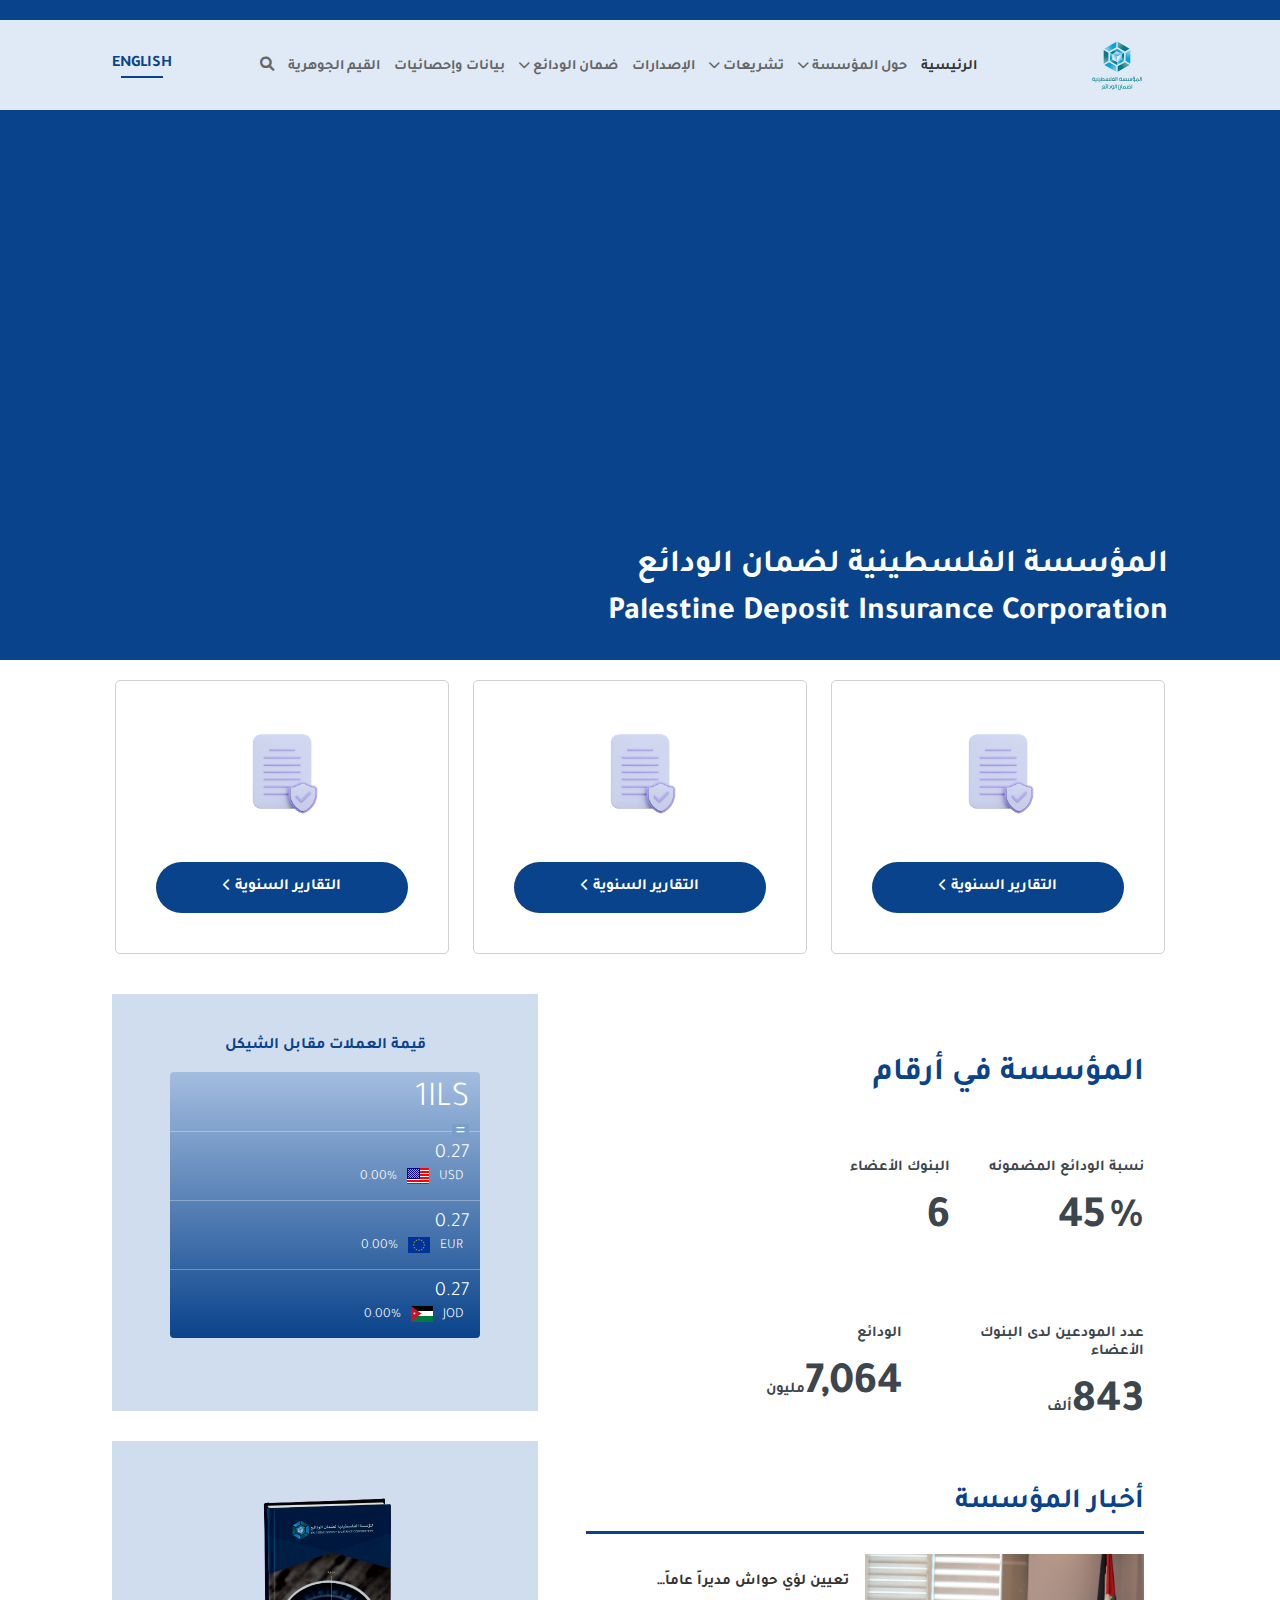
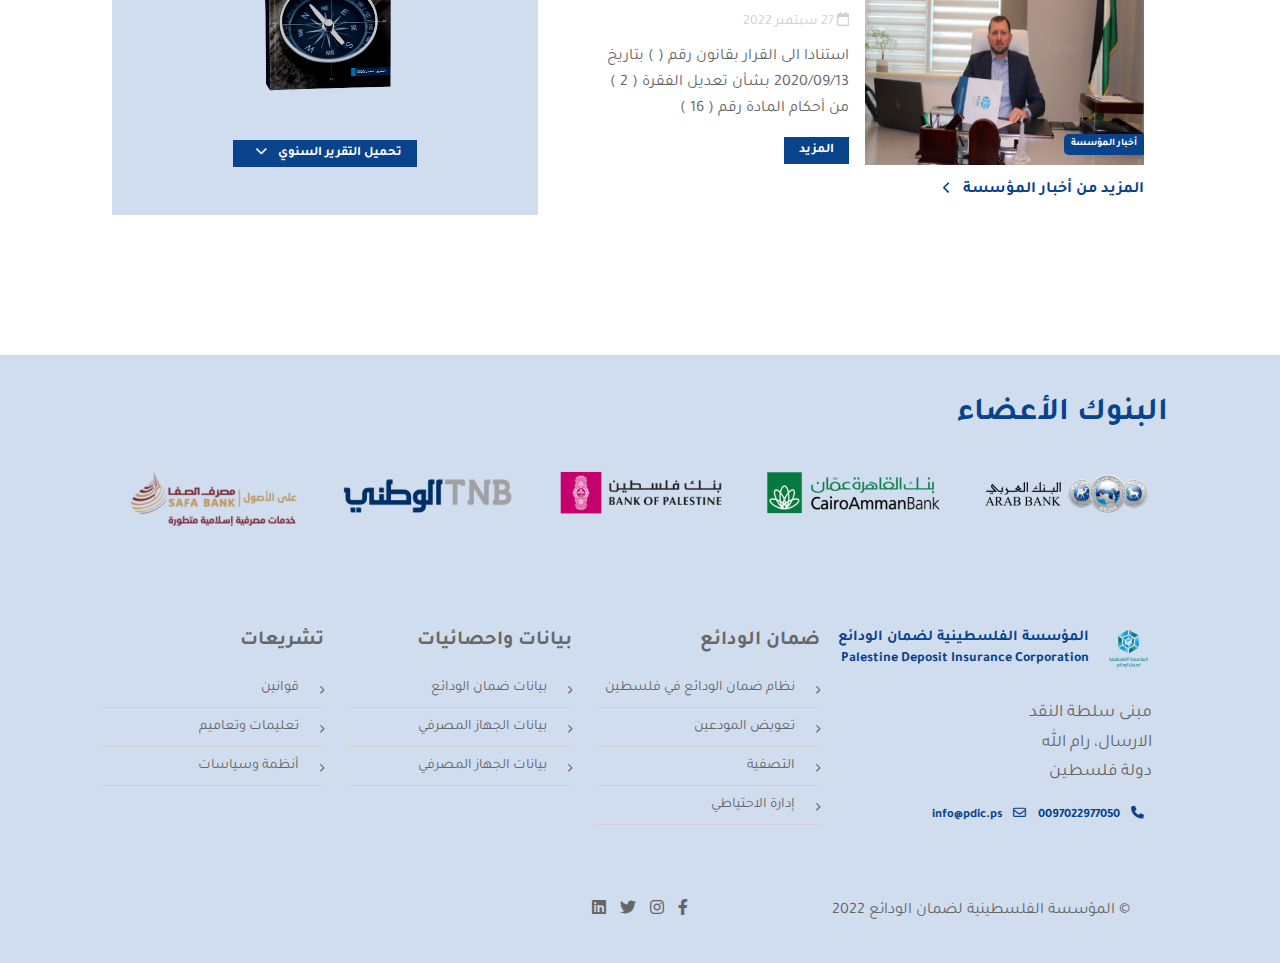
==== commit 3415d781: "create pages" ====
--- a/index.html
+++ b/index.html
@@ -12,7 +12,7 @@
 	<!-- Title -->
 	<title>المؤسسة الفلسطينية لضمان الودائع</title>
 	<!-- Favicon -->
-	<link rel="icon" href="./img/logo.png">
+	<link rel="icon" type="image/x-icon" href="./img/logoo.ico">
 	<!-- Google Fonts -->
 	<link rel="preconnect" href="https://fonts.googleapis.com">
 	<link rel="preconnect" href="https://fonts.gstatic.com" crossorigin>
@@ -42,7 +42,7 @@
 			<!-- logo -->
 			<div class="logo text-center">
 				<a href="./index.html" title="المؤسسة الفلسطينية لضمان الودائع">
-					<img src="./img/logo.svg" alt="">
+					<img src="./img/logoo.svg" alt="">
 				</a>
 			</div>
 			<!-- menu list -->
@@ -335,7 +335,11 @@
 										</div>
 										<div class="col-md-6">
 											<div class="card-body">
-												<h5 class="card-title mb-3">تخفيض الحد الأدني لرسوم الاشتراك</h5>
+												<a href="./pages/news-details.html" class="card-title">
+													<h5 class="mb-3">تعيين لؤي حواش مديراً عاماً للمؤسسة الفلسطينية
+														لضمان الودائع
+													</h5>
+												</a>
 												<p class="card-text card-date"><small class="text-muted">
 														<i class="fa-regular fa-calendar"></i>
 														27 سبتمبر 2022 </small>
@@ -362,7 +366,9 @@
 										</div>
 										<div class="col-md-6">
 											<div class="card-body">
-												<h5 class="card-title  mb-3">تخفيض الحد الأدني لرسوم الاشتراك</h5>
+												<a href="./pages/news-details.html" class="card-title">
+													<h5 class="mb-3">تخفيض الحد الأدني لرسوم الاشتراك</h5>
+												</a>
 												<p class="card-text card-date"><small class="text-muted">
 														<i class="fa-regular fa-calendar"></i>
 														27 سبتمبر 2022 </small>
@@ -508,7 +514,7 @@
 				<div class="row">
 					<div class="col-12 col-md-4">
 						<div class="d-flex align-items-center justify-content-start">
-							<img src="./img/logo.svg" alt="logo" class="footer-logo">
+							<img src="./img/logoo.svg" alt="logo" class="footer-logo">
 							<div class="logo-hasText">
 								<p class="m-0">المؤسسة الفلسطينية لضمان الودائع</p>
 								<p class="m-0">Palestine Deposit Insurance Corporation</p>
@@ -521,8 +527,8 @@
 							<p>دولة فلسطين</p>
 						</div>
 						<div class="contact-links pe-3">
-							<a href="#"> <i class="fa-solid fa-phone ms-2"></i> هاتف</a>
-							<a href="#"><i class="fa-regular fa-envelope  ms-2"></i> بريد إلكتروني</a>
+							<a href="#"> <i class="fa-solid fa-phone ms-2"></i> 0097022977050</a>
+							<a href="#"><i class="fa-regular fa-envelope  ms-2"></i> info@pdic.ps </a>
 						</div>
 					</div>
 					<div class="col-12 col-md-8 p-md-0 pe-4 pe-md-0">
@@ -551,7 +557,8 @@
 									<h5 class="mb-3"> بيانات واحصائيات</h5>
 									<ul class="footer-list">
 										<li class="footer-list-item">
-											<a href="./pages/depositTable.html"><i class="fa-solid fa-chevron-right"></i>بيانات ضمان الودائع
+											<a href="./pages/depositTable.html"><i
+													class="fa-solid fa-chevron-right"></i>بيانات ضمان الودائع
 											</a>
 										</li>
 										<li class="footer-list-item"> <a href="#"><i
--- a/css/style.css
+++ b/css/style.css
@@ -219,11 +219,20 @@
   padding: 3px 7px;
   border-radius: 5px 0 0 5px;
 }
-.card.new-card .card-body .card-title {
+.card.new-card .card-body .card-title h5 {
   font-weight: 700;
   font-size: 15px;
   color: #333434;
   line-height: 1.6;
+  display: -webkit-box;
+  -webkit-box-orient: vertical;
+  overflow: hidden;
+  -webkit-line-clamp: 2;
+  line-height: 1.6;
+  height: 50px;
+}
+.card.new-card .card-body .card-title h5:hover {
+  color: #09438B;
 }
 .card.new-card .card-body .card-text {
   color: #666666;
@@ -288,6 +297,7 @@
   border: 1px solid #D0D0D0;
   font-size: 13px;
   padding: 7px 15px;
+  color: #666666;
   border-radius: 4px;
 }
 .sidebar .sidebar-box .btn-bg {
@@ -322,6 +332,17 @@
   .content-inner {
     width: 100%;
   }
+}
+
+.social-list li {
+  display: inline-block;
+  padding: 0 5px;
+}
+.social-list li a {
+  color: #666666;
+}
+.social-list li:hover a {
+  color: #333434;
 }
 
 /*===================
@@ -344,9 +365,6 @@
   display: none;
   color: #666666;
   font-size: 16px;
-}
-.header .header-inner .logo {
-  padding: 10px 0;
 }
 .header .header-inner .logo img {
   max-height: 90px;
@@ -474,9 +492,10 @@
   }
   .header .header-inner .logo {
     width: 33%;
+    height: 100%;
   }
   .header .header-inner .logo img {
-    max-height: 30px;
+    height: 100%;
   }
   .header .header-inner .menu-list {
     display: none;
@@ -573,17 +592,17 @@
   color: #3D464D;
 }
 .numbers .enterprise-number .card-number.with-height {
-  min-height: 196px;
+  min-height: 166px;
 }
 .numbers .enterprise-number .card-number.with-height .perc-num h3 {
   display: inline-block;
 }
 @media only screen and (max-width: 768px) {
   .numbers .enterprise-number .card-number {
-    min-height: 150px;
+    min-height: 140px;
   }
   .numbers .enterprise-number .card-number.with-height {
-    min-height: 150px;
+    min-height: 140px;
   }
 }
 .numbers .enterprise-number .card-number h3 {
@@ -601,6 +620,10 @@
 }
 .numbers .enterprise-number .enterprise-news {
   position: relative;
+}
+.numbers .enterprise-number .enterprise-news .card-title h5 {
+  -webkit-line-clamp: 1;
+  height: auto;
 }
 .numbers .enterprise-number .enterprise-news h3 {
   color: #09438B;
@@ -823,16 +846,6 @@
 .footer .footer-social p {
   color: #666666;
 }
-.footer .footer-social .social-list li {
-  display: inline-block;
-  padding: 0 5px;
-}
-.footer .footer-social .social-list li a {
-  color: #666666;
-}
-.footer .footer-social .social-list li:hover a {
-  color: #333434;
-}
 
 /*===================
 	Start news page style 
@@ -876,4 +889,157 @@
 
 /*===================
 	Start deposit table page style 
-=====================*//*# sourceMappingURL=style.css.map */+=====================*/
+.deposit-page .content-inner .data-tabel {
+  border-color: #B9B9B9;
+  color: #333434;
+  font-size: 15px;
+}
+.deposit-page .content-inner .data-tabel thead tr th {
+  background-color: #F5F5F5;
+}
+.deposit-page .content-inner .data-tabel tbody tr th {
+  background-color: #E0EAF6;
+  font-weight: 500;
+}
+.deposit-page .content-inner .data-tabel tbody tr td {
+  text-align: center;
+}
+@media only screen and (max-width: 768px) {
+  .deposit-page .content-inner {
+    max-height: 500px;
+  }
+}
+
+/*===================
+	Start contact page style 
+=====================*/
+.contact-page .content-inner {
+  color: #333434;
+}
+.contact-page .content-inner h4 {
+  font-weight: 700;
+}
+.contact-page .content-inner .contact-info {
+  border: 3px solid #E0EAF6;
+  border-radius: 20px;
+  padding: 15px 0;
+  text-align: center;
+}
+.contact-page .content-inner .contact-info p {
+  margin: 0;
+  color: #09438B;
+  font-weight: 600;
+}
+.contact-page .content-inner .follow-us .social-list li a {
+  height: 40px;
+  width: 40px;
+  border-radius: 50%;
+  background: #E0EAF6;
+  display: flex;
+  align-items: center;
+  justify-content: center;
+  color: #09438B;
+  transition: all 0.3s ease-in-out;
+}
+.contact-page .content-inner .follow-us .social-list li a:hover {
+  color: #fff;
+  background-color: #09438B;
+}
+.contact-page .content-inner .suggestions .sugg-label {
+  font-weight: 500;
+}
+.contact-page .content-inner .suggestions input {
+  color: #666666;
+  font-size: 14px;
+  height: 40px;
+  text-align: right;
+}
+.contact-page .content-inner .suggestions input::placeholder {
+  color: #666666;
+}
+.contact-page .content-inner .suggestions .btn-bg {
+  width: 100px;
+  border-radius: 4px;
+}
+
+/*===================
+	Start portfalio page style 
+=====================*/
+.portfalio-page .content-inner {
+  color: #333434;
+}
+.portfalio-page .content-inner .portfalio-card {
+  padding: 20px;
+  border: 3px solid #E0EAF6;
+  border-radius: 20px;
+}
+.portfalio-page .content-inner .portfalio-card h4 {
+  font-weight: 600;
+  color: #09438B;
+}
+.portfalio-page .content-inner .portfalio-card p {
+  text-align: justify;
+  line-height: 1.7;
+}
+
+.jobs-page .jobs-tabel {
+  font-size: 14px;
+  border: 1px solid #D0D0D0;
+  border-radius: 4px;
+}
+.jobs-page .jobs-tabel thead {
+  background-color: #E0EAF6;
+}
+.jobs-page .jobs-tabel thead th {
+  font-size: 14px;
+  padding: 13px 10px;
+  border: none;
+  font-weight: 500;
+}
+.jobs-page .jobs-tabel tbody td {
+  padding: 15px;
+}
+.jobs-page .jobs-tabel tbody td:first-child, .jobs-page .jobs-tabel tbody td:last-child {
+  width: 200px;
+}
+.jobs-page .jobs-tabel tbody td span {
+  font-weight: 500;
+  display: block;
+}
+.jobs-page .jobs-tabel tbody td span:first-child {
+  color: #09438B;
+}
+.jobs-page .jobs-tabel tbody td span:nth-child(2) {
+  color: #333434;
+}
+.jobs-page .jobs-tabel tbody td span:nth-child(3) {
+  color: #D0D0D0;
+}
+.jobs-page .jobs-tabel tbody .uploadFile {
+  overflow: hidden;
+  position: relative;
+  resize: none;
+  width: 90%;
+  display: flex;
+  align-items: center;
+  justify-content: space-around;
+  border-radius: 4px;
+  margin: 0 auto;
+}
+.jobs-page .jobs-tabel tbody .uploadFile span {
+  color: #fff !important;
+}
+.jobs-page .jobs-tabel tbody .uploadFile [type=file] {
+  cursor: pointer !important;
+  display: block;
+  filter: alpha(opacity=0);
+  height: 100%;
+  width: 100%;
+  opacity: 0;
+  position: absolute;
+  right: 0px;
+  text-align: right;
+  top: 0px;
+  z-index: 1;
+}/*# sourceMappingURL=style.css.map */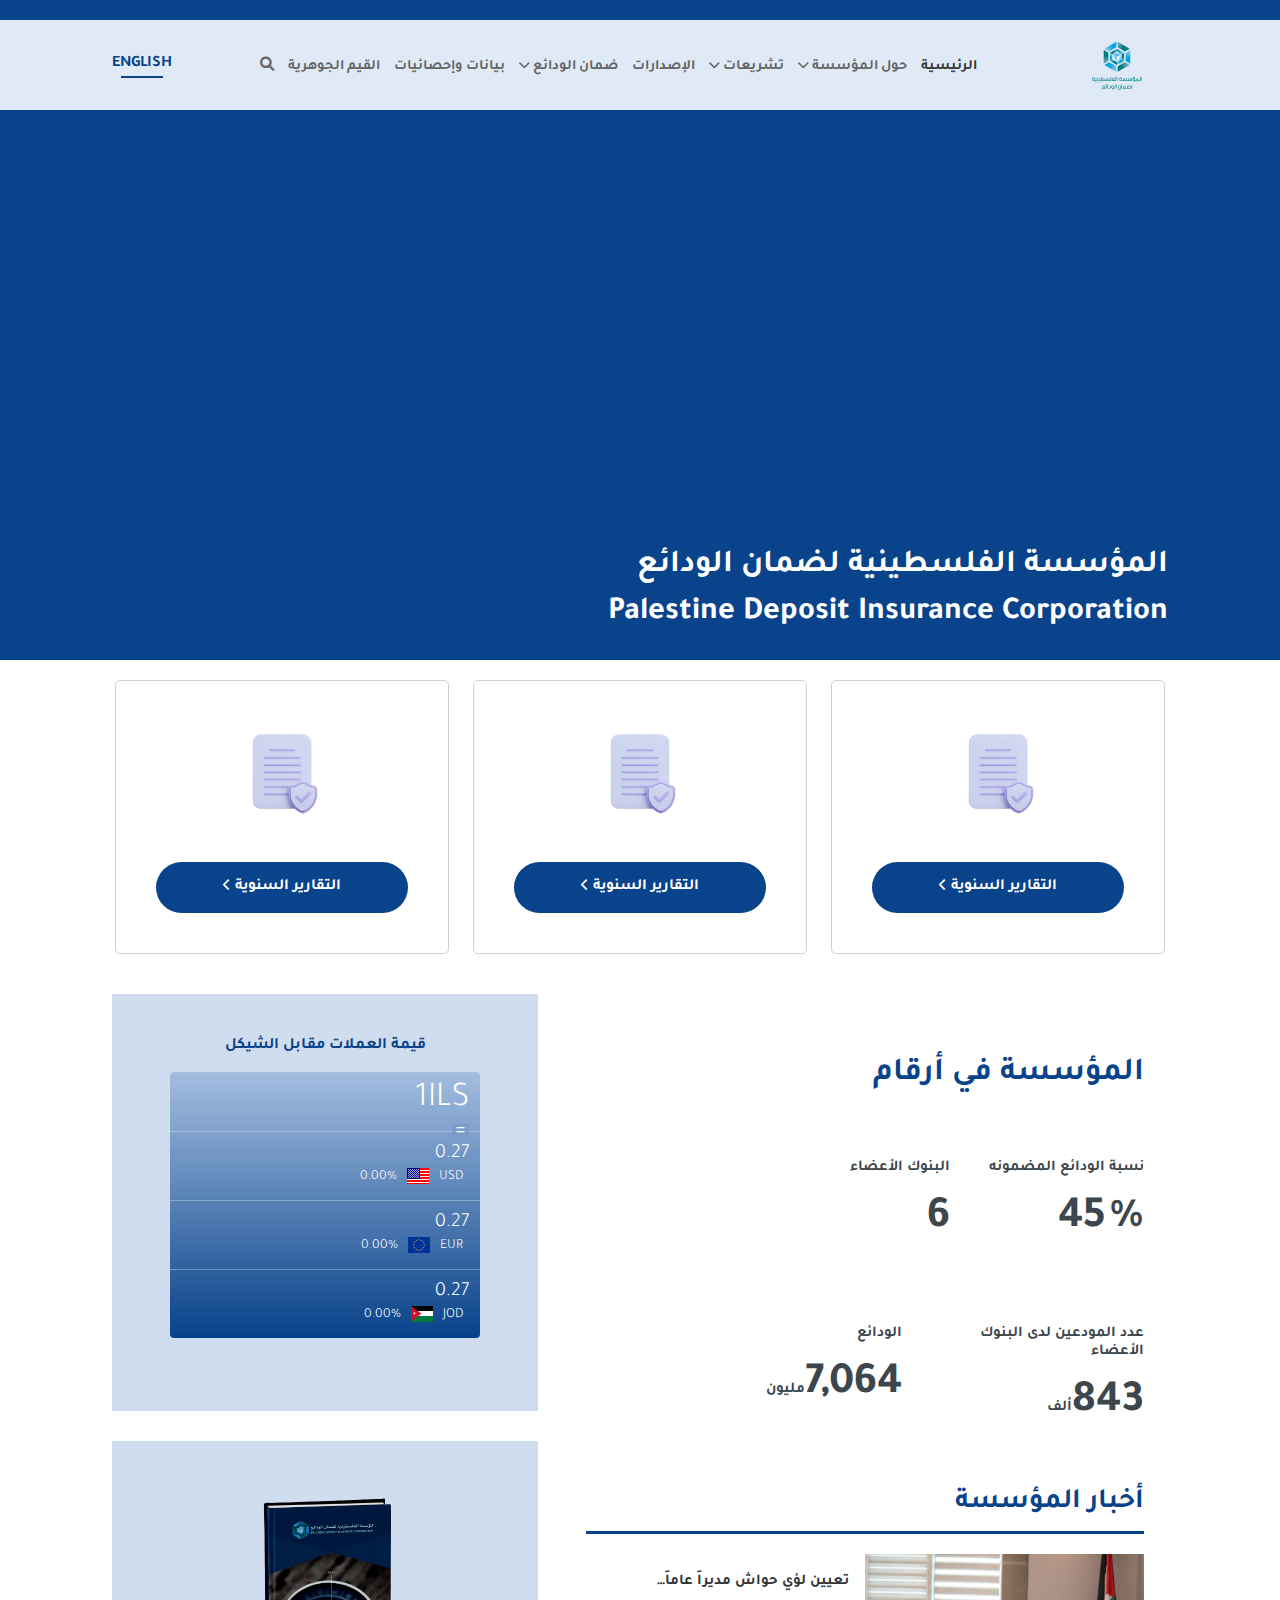
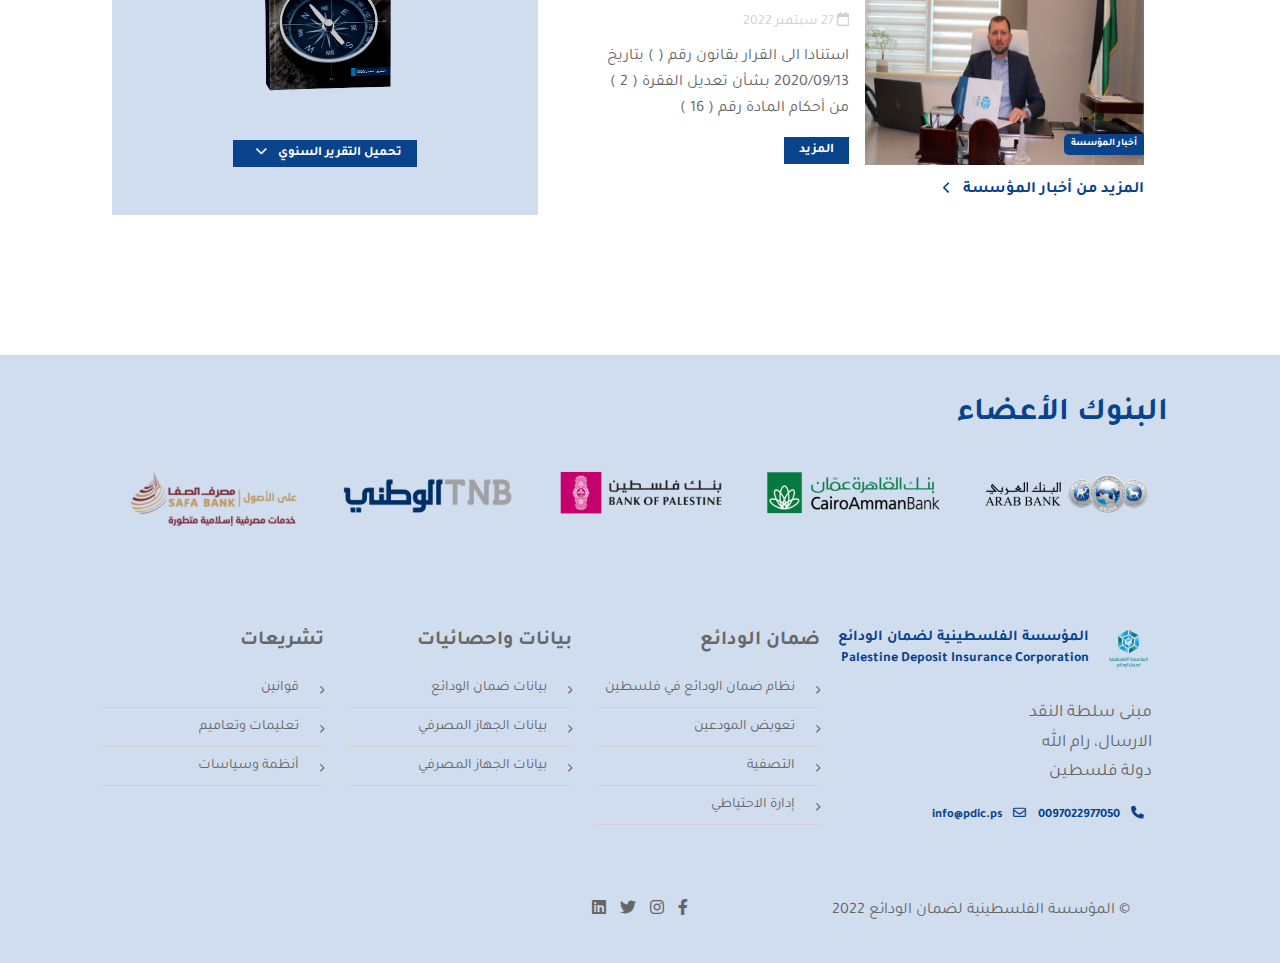
==== commit 1a7f235b: "calculator form" ====
--- a/index.html
+++ b/index.html
@@ -59,7 +59,7 @@
 							<i class="fa-solid fa-chevron-down"></i>
 						</a>
 						<ul class="dropdown-list">
-							<li><a href="#" target="_self">النشأة والرؤية والرسالة </a></li>
+							<li><a href="./pages/portfalio.html" target="_self">النشأة والرؤية والرسالة </a></li>
 							<li><a href="#" target="_self">أهداف المؤسسة</a></li>
 							<li><a href="#" target="_self">الهيكل التنظيمي</a></li>
 						</ul>
@@ -452,7 +452,7 @@
 	</section>
 	<section class="footer">
 		<div class="container">
-			<div class="footer-members mb-5 pb-4">
+			<div class="footer-members mb-3 mb-sm-5 pb-4">
 				<h2 class="mb-4">البنوك الأعضاء</h2>
 				<div class="owl-members owl-carousel owl-rtl mt-2">
 					<!--item01-->
--- a/css/style.css
+++ b/css/style.css
@@ -69,6 +69,10 @@
 
 i[class*=fa-chevron] {
   font-size: 12px;
+}
+
+input {
+  text-align: right;
 }
 
 .body-overlay {
@@ -206,7 +210,7 @@
 .card.new-card .new-card-img img {
   border-radius: 0;
   flex-shrink: 0;
-  min-height: 100%;
+  height: 100%;
 }
 .card.new-card .new-card-img .img-text {
   position: absolute;
@@ -223,7 +227,6 @@
   font-weight: 700;
   font-size: 15px;
   color: #333434;
-  line-height: 1.6;
   display: -webkit-box;
   -webkit-box-orient: vertical;
   overflow: hidden;
@@ -293,7 +296,6 @@
 }
 .sidebar .sidebar-box .join-us .email-input {
   width: 65%;
-  text-align: right;
   border: 1px solid #D0D0D0;
   font-size: 13px;
   padding: 7px 15px;
@@ -494,8 +496,14 @@
     width: 33%;
     height: 100%;
   }
-  .header .header-inner .logo img {
+  .header .header-inner .logo a {
+    display: flex;
+    align-items: center;
+    justify-content: center;
     height: 100%;
+  }
+  .header .header-inner .logo a img {
+    height: 140%;
   }
   .header .header-inner .menu-list {
     display: none;
@@ -622,6 +630,9 @@
   position: relative;
 }
 .numbers .enterprise-number .enterprise-news .card-title h5 {
+  display: -webkit-box;
+  -webkit-box-orient: vertical;
+  overflow: hidden;
   -webkit-line-clamp: 1;
   height: auto;
 }
@@ -686,7 +697,7 @@
 }
 .numbers .currency-box .currency-list {
   border-radius: 4px;
-  background: linear-gradient(to bottom, #A3BDDF 0%, rgba(9, 67, 139, 0.9882352941) 99%);
+  background: linear-gradient(to bottom, #A3BDDF 0%, #09438B 99%);
   margin: 0 15px 30px;
   font-weight: 300;
 }
@@ -953,7 +964,6 @@
   color: #666666;
   font-size: 14px;
   height: 40px;
-  text-align: right;
 }
 .contact-page .content-inner .suggestions input::placeholder {
   color: #666666;
@@ -983,6 +993,9 @@
   line-height: 1.7;
 }
 
+/*===================
+	Start jobs page style 
+=====================*/
 .jobs-page .jobs-tabel {
   font-size: 14px;
   border: 1px solid #D0D0D0;
@@ -1000,21 +1013,31 @@
 .jobs-page .jobs-tabel tbody td {
   padding: 15px;
 }
-.jobs-page .jobs-tabel tbody td:first-child, .jobs-page .jobs-tabel tbody td:last-child {
+.jobs-page .jobs-tabel tbody td:first-child {
   width: 200px;
 }
 .jobs-page .jobs-tabel tbody td span {
   font-weight: 500;
   display: block;
 }
-.jobs-page .jobs-tabel tbody td span:first-child {
-  color: #09438B;
+.jobs-page .jobs-tabel tbody td span:first-child a {
+  color: #09438B;
+  transition: all 0.3s ease-in-out;
+}
+.jobs-page .jobs-tabel tbody td span:first-child a:hover {
+  color: #686868;
 }
 .jobs-page .jobs-tabel tbody td span:nth-child(2) {
   color: #333434;
 }
 .jobs-page .jobs-tabel tbody td span:nth-child(3) {
   color: #D0D0D0;
+}
+.jobs-page .jobs-tabel tbody td p {
+  display: -webkit-box;
+  -webkit-box-orient: vertical;
+  overflow: hidden;
+  -webkit-line-clamp: 4;
 }
 .jobs-page .jobs-tabel tbody .uploadFile {
   overflow: hidden;
@@ -1039,7 +1062,189 @@
   opacity: 0;
   position: absolute;
   right: 0px;
-  text-align: right;
   top: 0px;
   z-index: 1;
+}
+
+/*===================
+	Start adverts page style 
+=====================*/
+.adverts-page .content-inner {
+  width: 100%;
+}
+.adverts-page .content-inner .new-card {
+  padding: 10px;
+  border: 3px solid #E0EAF6;
+  border-radius: 20px;
+}
+.adverts-page .content-inner .new-card .new-card-img {
+  height: auto;
+}
+.adverts-page .content-inner .new-card .new-card-img img {
+  height: auto;
+  width: 60%;
+}
+@media only screen and (max-width: 768px) {
+  .adverts-page .content-inner .new-card .new-card-img img {
+    width: 50%;
+  }
+}
+.adverts-page .content-inner .new-card .card-body .card-title h5 {
+  display: -webkit-box;
+  -webkit-box-orient: vertical;
+  overflow: hidden;
+  -webkit-line-clamp: 1;
+  height: auto;
+  font-size: 17px;
+}
+
+/*===================
+	Start calculator page style 
+=====================*/
+.calculator-page .content-inner {
+  width: 100%;
+  color: #666666;
+}
+.calculator-page .content-inner .methode-calculation h4 {
+  font-weight: 700;
+  color: #333434;
+}
+.calculator-page .content-inner .methode-calculation p {
+  line-height: 2;
+  text-align: justify;
+}
+.calculator-page .content-inner .accordion .accordion-item {
+  border: none;
+}
+.calculator-page .content-inner .accordion .accordion-item .accordion-button {
+  background: linear-gradient(180deg, #09438B 0%, rgba(9, 67, 139, 0.71) 100%);
+  outline: none;
+  color: #fff !important;
+  padding-right: 60px;
+  position: relative;
+}
+.calculator-page .content-inner .accordion .accordion-item .accordion-button::after {
+  content: "\f078";
+  font-family: "FontAwesome";
+  float: right;
+  background-image: none;
+  position: absolute;
+  right: 22px;
+}
+.calculator-page .content-inner .accordion .accordion-item .accordion-button:not(.collapsed)::after {
+  background-image: none;
+}
+.calculator-page .content-inner .accordion .accordion-item .accordion-body {
+  padding: 40px;
+  padding-bottom: 0;
+}
+.calculator-page .content-inner .accordion .accordion-item .accordion-body .btn-bg {
+  margin-left: 10px;
+}
+.calculator-page .content-inner .accordion .accordion-item .form-body {
+  padding-bottom: 20px;
+}
+.calculator-page .content-inner .add-info-form > div,
+.calculator-page .content-inner .add-info-form .form-body > div,
+.calculator-page .content-inner .add-info-form .for-company-select > div,
+.calculator-page .content-inner .add-info-form .subscribers-names > div {
+  display: flex;
+  align-items: center;
+  justify-content: start;
+  flex-wrap: wrap;
+}
+.calculator-page .content-inner .add-info-form > div label,
+.calculator-page .content-inner .add-info-form .form-body > div label,
+.calculator-page .content-inner .add-info-form .for-company-select > div label,
+.calculator-page .content-inner .add-info-form .subscribers-names > div label {
+  font-weight: 500;
+  width: 20%;
+  color: #3D464D;
+}
+.calculator-page .content-inner .add-info-form > div input,
+.calculator-page .content-inner .add-info-form > div select,
+.calculator-page .content-inner .add-info-form .form-body > div input,
+.calculator-page .content-inner .add-info-form .form-body > div select,
+.calculator-page .content-inner .add-info-form .for-company-select > div input,
+.calculator-page .content-inner .add-info-form .for-company-select > div select,
+.calculator-page .content-inner .add-info-form .subscribers-names > div input,
+.calculator-page .content-inner .add-info-form .subscribers-names > div select {
+  width: 35%;
+}
+.calculator-page .content-inner .add-info-form > div input[type=radio],
+.calculator-page .content-inner .add-info-form .form-body > div input[type=radio],
+.calculator-page .content-inner .add-info-form .for-company-select > div input[type=radio],
+.calculator-page .content-inner .add-info-form .subscribers-names > div input[type=radio] {
+  width: 15px;
+  height: 15px;
+  cursor: pointer;
+}
+.calculator-page .content-inner .add-info-form > div input[type=radio] + label,
+.calculator-page .content-inner .add-info-form .form-body > div input[type=radio] + label,
+.calculator-page .content-inner .add-info-form .for-company-select > div input[type=radio] + label,
+.calculator-page .content-inner .add-info-form .subscribers-names > div input[type=radio] + label {
+  width: 100%;
+}
+.calculator-page .content-inner .add-info-form > div.form-body,
+.calculator-page .content-inner .add-info-form > div .for-company-select,
+.calculator-page .content-inner .add-info-form > div .subscribers-names,
+.calculator-page .content-inner .add-info-form .form-body > div.form-body,
+.calculator-page .content-inner .add-info-form .form-body > div .for-company-select,
+.calculator-page .content-inner .add-info-form .form-body > div .subscribers-names,
+.calculator-page .content-inner .add-info-form .for-company-select > div.form-body,
+.calculator-page .content-inner .add-info-form .for-company-select > div .for-company-select,
+.calculator-page .content-inner .add-info-form .for-company-select > div .subscribers-names,
+.calculator-page .content-inner .add-info-form .subscribers-names > div.form-body,
+.calculator-page .content-inner .add-info-form .subscribers-names > div .for-company-select,
+.calculator-page .content-inner .add-info-form .subscribers-names > div .subscribers-names {
+  display: block;
+}
+.calculator-page .content-inner .add-info-form > div input.error,
+.calculator-page .content-inner .add-info-form .form-body > div input.error,
+.calculator-page .content-inner .add-info-form .for-company-select > div input.error,
+.calculator-page .content-inner .add-info-form .subscribers-names > div input.error {
+  border: 1px dashed red;
+  font-weight: 300;
+  color: red;
+}
+.calculator-page .content-inner .add-info-form > div input.error + label,
+.calculator-page .content-inner .add-info-form .form-body > div input.error + label,
+.calculator-page .content-inner .add-info-form .for-company-select > div input.error + label,
+.calculator-page .content-inner .add-info-form .subscribers-names > div input.error + label {
+  color: red !important;
+  margin-top: 5px;
+  padding: 0 10px;
+}
+@media only screen and (max-width: 481px) {
+  .calculator-page .content-inner .add-info-form > div,
+  .calculator-page .content-inner .add-info-form .form-body > div,
+  .calculator-page .content-inner .add-info-form .for-company-select > div,
+  .calculator-page .content-inner .add-info-form .subscribers-names > div {
+    display: block;
+  }
+  .calculator-page .content-inner .add-info-form > div label,
+  .calculator-page .content-inner .add-info-form .form-body > div label,
+  .calculator-page .content-inner .add-info-form .for-company-select > div label,
+  .calculator-page .content-inner .add-info-form .subscribers-names > div label {
+    width: 100%;
+  }
+  .calculator-page .content-inner .add-info-form > div input,
+  .calculator-page .content-inner .add-info-form > div select,
+  .calculator-page .content-inner .add-info-form .form-body > div input,
+  .calculator-page .content-inner .add-info-form .form-body > div select,
+  .calculator-page .content-inner .add-info-form .for-company-select > div input,
+  .calculator-page .content-inner .add-info-form .for-company-select > div select,
+  .calculator-page .content-inner .add-info-form .subscribers-names > div input,
+  .calculator-page .content-inner .add-info-form .subscribers-names > div select {
+    width: 100%;
+  }
+}
+.calculator-page .content-inner .add-info-form h5,
+.calculator-page .content-inner .add-info-form p {
+  font-weight: 600;
+}
+.calculator-page .content-inner .add-info-form h5.note,
+.calculator-page .content-inner .add-info-form p.note {
+  color: #09438B;
+  font-weight: 500;
 }/*# sourceMappingURL=style.css.map */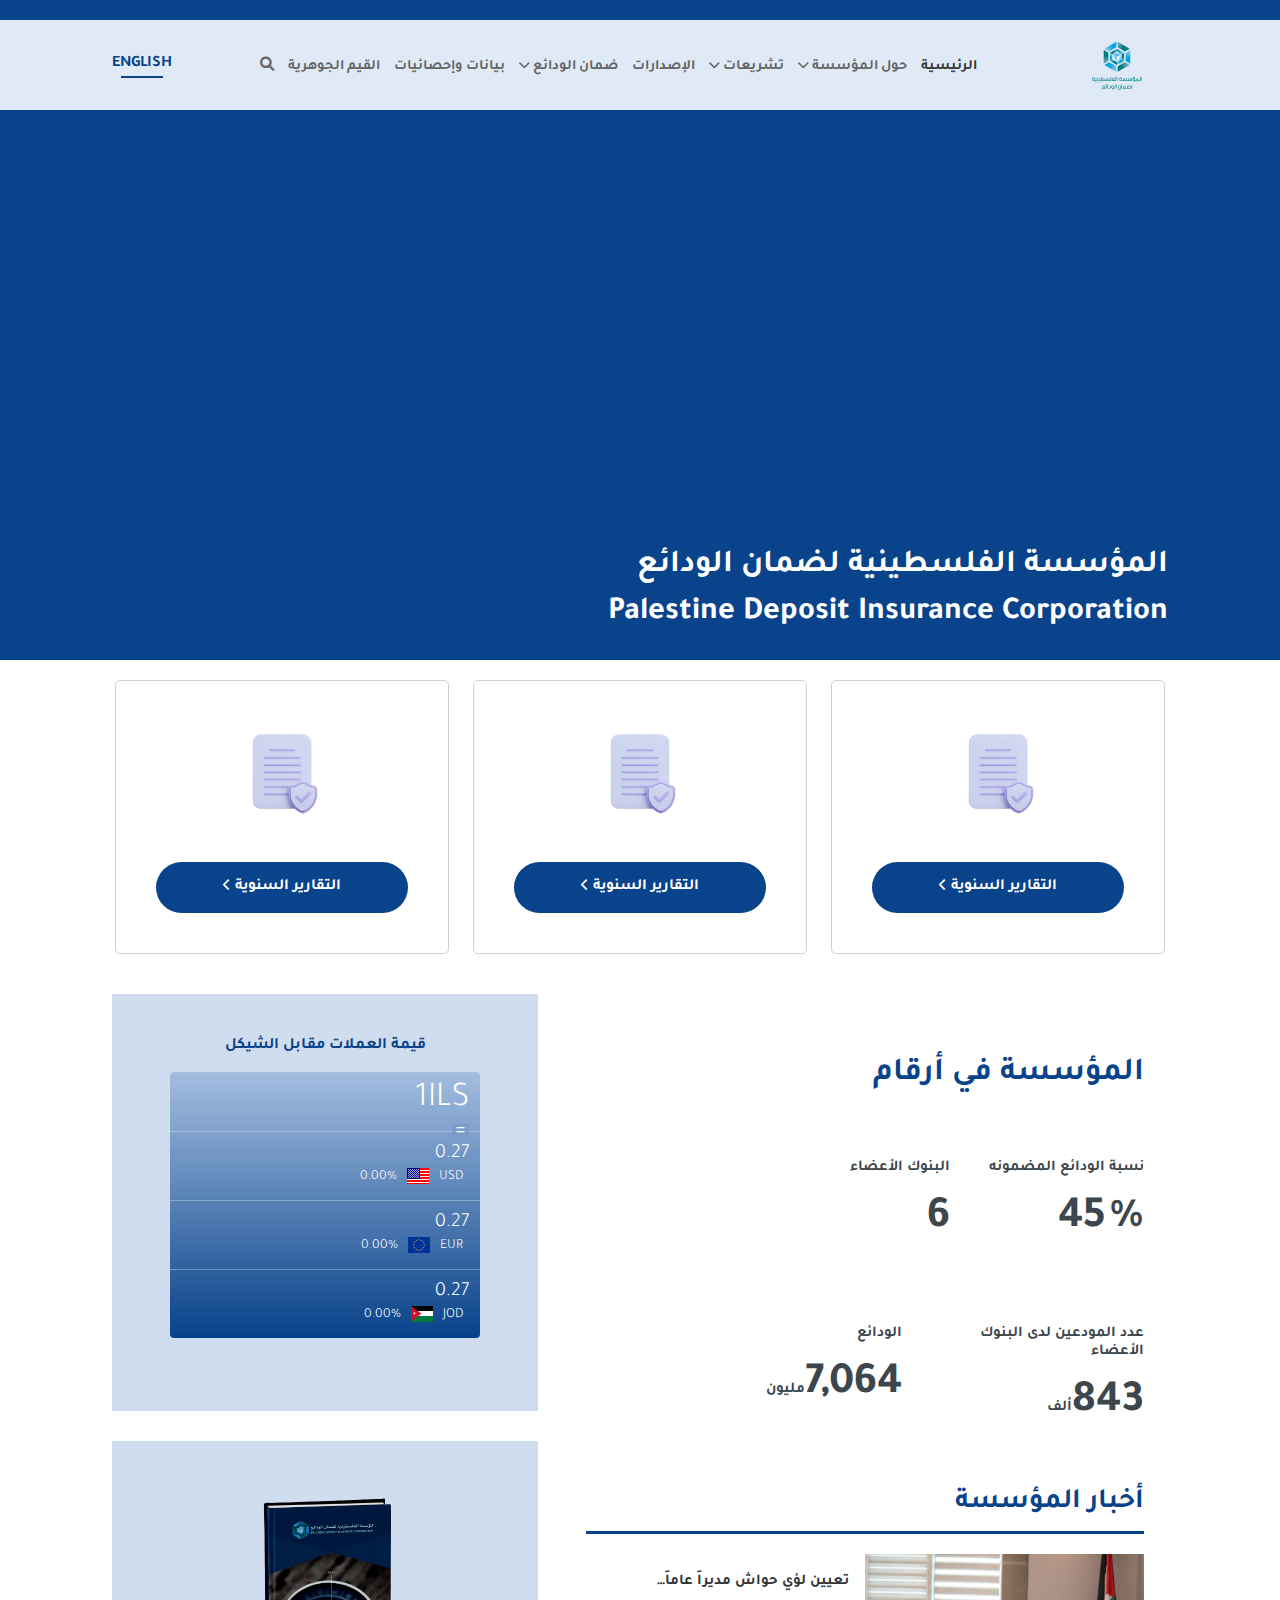
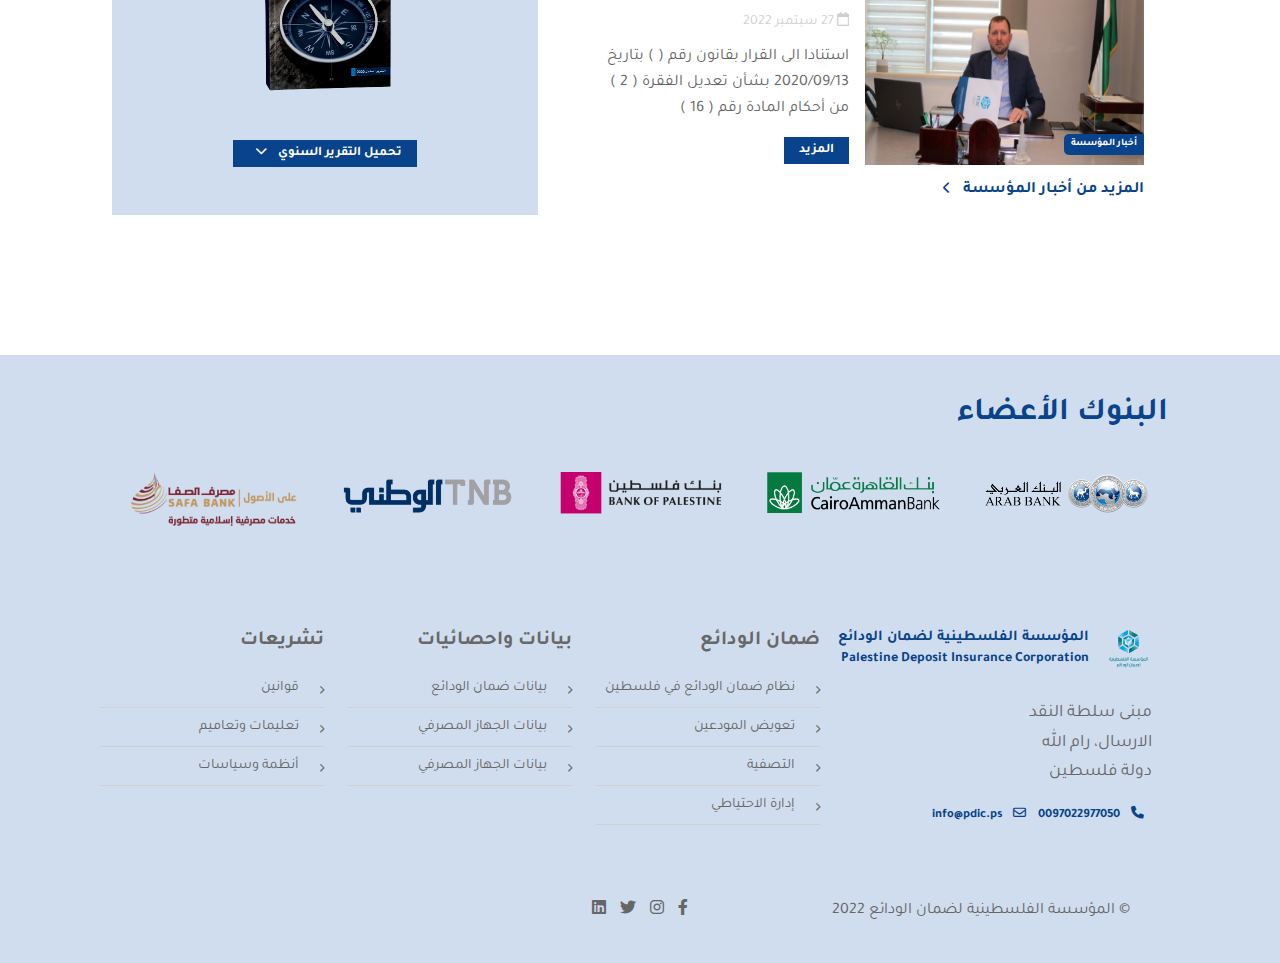
==== commit 60f6974a: "add animation" ====
--- a/index.html
+++ b/index.html
@@ -18,18 +18,19 @@
 	<link rel="preconnect" href="https://fonts.gstatic.com" crossorigin>
 	<link href="https://fonts.googleapis.com/css2?family=Tajawal:wght@200;300;400;500;700;800&display=swap"
 		rel="stylesheet">
-	<!-- Bootstrap CSS -->
+	<!--  load Bootstrap CSS  -->
 	<link rel="stylesheet" href="./css/bootstrap.min.css">
 	<link rel="stylesheet" href="./css/bootstrap.rtl.css">
+	<!--  load font awesome CSS  -->
 	<link rel="stylesheet" href="https://cdnjs.cloudflare.com/ajax/libs/font-awesome/6.0.0/css/all.min.css">
+	<!--  load owl carousel CSS  -->
 	<link href="./css/owl.carousel.css" rel="stylesheet">
 	<link href="./css/owl.theme.default.min.css" rel="stylesheet">
-	<!-- Medipro CSS -->
+	<!-- load style CSS -->
 	<link rel="stylesheet" href="./css/style.css">
 </head>
 
 <body>
-	<!-- Preloader -->
 	<!-- Header Area -->
 	<header class="header">
 		<!-- Header Top-->
@@ -131,14 +132,14 @@
 		</form>
 	</div>
 	<!-- Mobile Navbar -->
-	<div class="mobile-navbar d-flex align-items-center justify-content-center">
-		<div class="w-100 p-5">
+	<div class="mobile-navbar">
+		<div class="w-100">
 			<div class="close-btn d-flex align-items-center justify-content-end mb-4">
 				<button class="btn">
 					<i class="fa-solid fa-xmark"></i>
 				</button>
 			</div>
-			<div class="search-box px-3 my-5">
+			<div class="search-box px-5 my-5">
 				<form action="" class="search-form" method="">
 					<div class="d-flex search-input-btn w-100">
 						<div class="flex-grow-1">
@@ -152,20 +153,21 @@
 					</div>
 				</form>
 			</div>
-			<div class="mobile-menu-list">
+			<div class="menu-list">
 				<ul class="nav">
 					<li class="nav-item active">
 						<a href="./index.html">
 							الرئيسية
 						</a>
 					</li>
+
 					<li class="nav-item has-dropdown">
 						<a href="#">
 							حول المؤسسة
 							<i class="fa-solid fa-chevron-down"></i>
 						</a>
 						<ul class="dropdown-list">
-							<li><a href="#" target="_self">النشأة والرؤية والرسالة </a></li>
+							<li><a href="./pages/portfalio.html" target="_self">النشأة والرؤية والرسالة </a></li>
 							<li><a href="#" target="_self">أهداف المؤسسة</a></li>
 							<li><a href="#" target="_self">الهيكل التنظيمي</a></li>
 						</ul>
@@ -204,15 +206,10 @@
 							القيم الجوهرية
 						</a>
 					</li>
-					<li class="nav-item searching">
-						<a href="#">
-							<i class="fa-solid fa-magnifying-glass"></i>
-						</a>
-					</li>
 				</ul>
 			</div>
-			<div class="social-media">
-				<ul class="social-list">
+			<div class="social-media mt-4">
+				<ul class="social-list text-center">
 					<li><a href="#"><i class="fa-brands fa-facebook-f"></i></a></li>
 					<li><a href="#"><i class="fa-brands fa-instagram"></i></a></li>
 					<li><a href="#"><i class="fa-brands fa-twitter"></i></a></li>
@@ -222,7 +219,7 @@
 		</div>
 	</div>
 	<!-- page content -->
-	<section class="banner d-flex align-items-end">
+	<section class="banner d-flex align-items-end mt-page">
 		<video muted autoplay playsinline loop>
 			<source src="./img/palestine.mp4" type="video/mp4">
 			This browser does not support HTML video.
@@ -608,12 +605,20 @@
 		</div>
 	</section>
 	<!-- End page content -->
-	<!-- jquery Min JS -->
+
+	<!--  load jQuery  -->
 	<script src="./js/jquery.min.js"></script>
+	<!--  load owl carousel.  -->
+	<script src="./js/owl.carousel.min.js"></script>
+	<!--  load popper.js  -->
+	<script src="./js/popper.js"></script>
+	<!--  load bootstrap js  -->
 	<script src="./js/bootstrap.min.js"></script>
-	<script src="./js/owl.carousel.min.js"></script>
+	<!--  load jquery validate js  -->
+	<script src="./js/jquery.validate.min.js"></script>
 	<!-- Main JS -->
 	<script src="./js/main.js"></script>
+	<script src="https://cdn.userway.org/widget.js" data-account="6vlChjMT9Y"></script>
 </body>
 
 </html>--- a/css/style.css
+++ b/css/style.css
@@ -81,7 +81,7 @@
   width: 100%;
   top: 0;
   right: 0;
-  z-index: 100;
+  z-index: 1000000;
   background-color: rgba(0, 0, 0, 0.568627451);
   opacity: 0;
   display: none;
@@ -126,268 +126,23 @@
   font-size: 1.8em;
 }
 
-.mobile-navbar {
-  background-color: rgba(255, 255, 255, 0.95);
-  position: fixed;
-  height: 100%;
-  width: 100%;
-  top: 0;
-  right: 0;
-  z-index: 102;
-  display: none !important;
-}
-.mobile-navbar i {
-  color: #D0D0D0;
-}
-.mobile-navbar .close-btn {
-  position: absolute;
-  top: 0;
-  left: 0;
-}
-.mobile-navbar .close-btn i {
-  font-size: 35px;
-}
-.mobile-navbar .search-input-btn {
-  background-color: #f2f1f0;
-  border-radius: 20px;
-  height: 33px;
-  padding: 0 0.75em;
-  border: 1px solid #ddd;
-}
-.mobile-navbar .search-input-btn .search-field {
-  height: 100%;
-  width: 100%;
-  background: transparent;
-  border: none;
-  outline: none;
-}
-.mobile-navbar .search-input-btn .search-field::placeholder {
-  color: #D0D0D0;
-}
-.mobile-navbar .search-input-btn .submit-btn i {
-  color: #686868;
-}
-
-.breadcrumb {
-  margin: 0;
-  color: #333434;
-  font-weight: 600;
-}
-.breadcrumb .breadcrumb-item + .breadcrumb-item:before {
-  font-family: "Font Awesome 5 Free";
-  content: "\f053";
-  font-weight: 600;
-  margin: 0 15px;
-  padding-right: 0;
-  color: #333434;
-}
-.breadcrumb .breadcrumb-item.active {
-  color: #333434;
-}
-.breadcrumb .breadcrumb-item a {
-  color: #333434;
-}
-.breadcrumb .breadcrumb-item a:hover {
-  color: #09438B;
-}
-
-.page-content {
-  padding-bottom: 130px;
-}
-
-.card.new-card {
-  border: none;
-}
-.card.new-card .new-card-img {
-  position: relative;
-  height: 211px;
-  overflow: hidden;
-  display: flex;
-  justify-content: center;
-  align-items: center;
-  overflow: hidden;
-}
-.card.new-card .new-card-img img {
-  border-radius: 0;
-  flex-shrink: 0;
-  height: 100%;
-}
-.card.new-card .new-card-img .img-text {
-  position: absolute;
-  bottom: 10px;
-  right: 0;
-  background-color: #09438B;
-  color: #fff;
-  font-size: 10px;
-  font-weight: 600;
-  padding: 3px 7px;
-  border-radius: 5px 0 0 5px;
-}
-.card.new-card .card-body .card-title h5 {
-  font-weight: 700;
-  font-size: 15px;
-  color: #333434;
-  display: -webkit-box;
-  -webkit-box-orient: vertical;
-  overflow: hidden;
-  -webkit-line-clamp: 2;
-  line-height: 1.6;
-  height: 50px;
-}
-.card.new-card .card-body .card-title h5:hover {
-  color: #09438B;
-}
-.card.new-card .card-body .card-text {
-  color: #666666;
-  display: -webkit-box;
-  -webkit-box-orient: vertical;
-  overflow: hidden;
-  -webkit-line-clamp: 3;
-  line-height: 1.6;
-}
-.card.new-card .card-body .card-text.card-date {
-  margin-bottom: 10px;
-}
-.card.new-card .card-body .card-text.card-date .text-muted {
-  margin-bottom: 10px;
-}
-@media only screen and (max-width: 768px) {
-  .card.new-card .card-body {
-    padding-right: 0;
-    padding-left: 0;
-  }
-}
-
-.page-header {
-  padding: 50px 0;
-  font-family: 500;
-}
-
-.text-muted {
-  color: #D0D0D0 !important;
-}
-
-.sidebar {
-  width: 28%;
-}
-.sidebar .sidebar-box {
-  border: 1px solid #D0D0D0;
-  border-radius: 5px;
-  overflow: hidden;
-}
-.sidebar .sidebar-box .box-head {
-  padding: 10px;
-  color: #fff;
-  font-weight: 600;
-  background-color: #09438B;
-}
-.sidebar .sidebar-box table thead tr {
-  border-bottom: 1px solid #D0D0D0;
-}
-.sidebar .sidebar-box table thead th,
-.sidebar .sidebar-box table thead td,
-.sidebar .sidebar-box table tbody th,
-.sidebar .sidebar-box table tbody td {
-  color: #333434;
-}
-.sidebar .sidebar-box table tbody th,
-.sidebar .sidebar-box table tbody td {
-  font-weight: 400;
-}
-.sidebar .sidebar-box .join-us .email-input {
-  width: 65%;
-  border: 1px solid #D0D0D0;
-  font-size: 13px;
-  padding: 7px 15px;
-  color: #666666;
-  border-radius: 4px;
-}
-.sidebar .sidebar-box .btn-bg {
-  width: 30%;
-  border-radius: 4px;
-}
-.sidebar .sidebar-box .calc-rate-img {
-  width: 65px;
-}
-.sidebar .sidebar-box .accordion .accordion-item {
-  border: none;
-  color: #333434;
-}
-.sidebar .sidebar-box .accordion .accordion-item .accordion-button {
-  background-color: #F5F5F5;
-  outline: none;
-  color: #333434 !important;
-}
-.sidebar .sidebar-box .accordion .accordion-item .accordion-button::after {
-  display: none;
-}
-@media only screen and (max-width: 768px) {
-  .sidebar {
-    width: 100%;
-  }
-}
-
-.content-inner {
-  width: 70%;
-}
-@media only screen and (max-width: 768px) {
-  .content-inner {
-    width: 100%;
-  }
-}
-
-.social-list li {
-  display: inline-block;
-  padding: 0 5px;
-}
-.social-list li a {
-  color: #666666;
-}
-.social-list li:hover a {
-  color: #333434;
-}
-
-/*===================
-	Start Header style 
-=====================*/
-.header {
-  background-color: #E0EAF6;
-}
-.header .header-top {
-  height: 20px;
-  background-color: #09438B;
-}
-.header .header-inner {
-  display: flex;
-  justify-content: space-between;
-  align-items: center;
-  height: 90px;
-}
-.header .header-inner .menu-btn {
-  display: none;
-  color: #666666;
-  font-size: 16px;
-}
-.header .header-inner .logo img {
-  max-height: 90px;
-}
-.header .header-inner .menu-list .nav .nav-item {
+.menu-list .nav .nav-item {
   display: inline-block;
   margin: 0 7px;
   transition: all 0.3s ease-in-out;
   position: relative;
 }
-.header .header-inner .menu-list .nav .nav-item > a {
+.menu-list .nav .nav-item > a {
   color: #666666;
   padding: 10px 0 20px;
   font-weight: 700;
   line-height: 16px;
   font-size: 0.9em;
 }
-.header .header-inner .menu-list .nav .nav-item.active a {
-  color: #333434;
-}
-.header .header-inner .menu-list .nav .nav-item:before {
+.menu-list .nav .nav-item.active a {
+  color: #333434;
+}
+.menu-list .nav .nav-item:before {
   content: "";
   width: 0px;
   height: 4px;
@@ -398,14 +153,14 @@
   background-color: #09438B;
   transition: all 0.3s ease-in-out;
 }
-.header .header-inner .menu-list .nav .nav-item:hover {
+.menu-list .nav .nav-item:hover {
   color: var(--active-color);
 }
-.header .header-inner .menu-list .nav .nav-item:hover:before {
+.menu-list .nav .nav-item:hover:before {
   width: 100%;
   right: 0;
 }
-.header .header-inner .menu-list .nav .nav-item.has-dropdown .dropdown-list {
+.menu-list .nav .nav-item.has-dropdown .dropdown-list {
   position: absolute;
   background-color: #fff;
   min-width: 260px;
@@ -418,7 +173,7 @@
   display: none;
   transition: all 0.2s ease-in-out;
 }
-.header .header-inner .menu-list .nav .nav-item.has-dropdown .dropdown-list:before {
+.menu-list .nav .nav-item.has-dropdown .dropdown-list:before {
   content: "";
   border: 1px solid #D0D0D0;
   border-bottom-color: #fff;
@@ -431,23 +186,330 @@
   position: absolute;
   rotate: 45deg;
 }
-.header .header-inner .menu-list .nav .nav-item.has-dropdown .dropdown-list li {
+.menu-list .nav .nav-item.has-dropdown .dropdown-list li {
   display: block;
   margin: 0;
 }
-.header .header-inner .menu-list .nav .nav-item.has-dropdown .dropdown-list li a {
+.menu-list .nav .nav-item.has-dropdown .dropdown-list li a {
   padding: 10px 20px;
   display: block;
   line-height: 1.3;
   color: #666666;
   font-size: 0.9em;
 }
-.header .header-inner .menu-list .nav .nav-item.has-dropdown .dropdown-list li a:hover {
+.menu-list .nav .nav-item.has-dropdown .dropdown-list li a:hover {
   background-color: rgba(0, 0, 0, 0.03);
 }
-.header .header-inner .menu-list .nav .nav-item.has-dropdown:hover .dropdown-list {
+.menu-list .nav .nav-item.has-dropdown:hover .dropdown-list {
   display: block;
   transition: all 0.2s ease-in-out;
+}
+
+.mobile-navbar {
+  background-color: rgba(255, 255, 255, 0.95);
+  position: fixed;
+  height: 100%;
+  width: 100%;
+  top: 0;
+  right: 0;
+  z-index: 10000;
+  display: none;
+}
+.mobile-navbar .close-btn {
+  position: absolute;
+  top: 0;
+  left: 0;
+}
+.mobile-navbar .close-btn i {
+  font-size: 25px;
+}
+.mobile-navbar .search-input-btn {
+  background-color: #f2f1f0;
+  border-radius: 20px;
+  height: 33px;
+  padding: 0 0.75em;
+  border: 1px solid #ddd;
+}
+.mobile-navbar .search-input-btn .search-field {
+  height: 100%;
+  width: 100%;
+  background: transparent;
+  border: none;
+  outline: none;
+}
+.mobile-navbar .search-input-btn .search-field::placeholder {
+  color: #D0D0D0;
+}
+.mobile-navbar .search-input-btn .submit-btn i {
+  color: #686868;
+}
+.mobile-navbar .menu-list .nav {
+  display: block;
+}
+.mobile-navbar .menu-list .nav .nav-item {
+  display: block;
+  text-align: center;
+  padding: 15px 0;
+}
+.mobile-navbar .menu-list .nav .nav-item:hover {
+  background-color: #f2f1f0;
+}
+.mobile-navbar .menu-list .nav .nav-item:before {
+  display: none;
+}
+.mobile-navbar .menu-list .nav .nav-item.has-dropdown .dropdown-list {
+  display: none;
+  position: unset;
+  text-align: center;
+  background: #f2f1f0;
+  border: none;
+  margin-top: 20px;
+  padding: 10px 0;
+}
+.mobile-navbar .menu-list .nav .nav-item.has-dropdown .dropdown-list:before {
+  display: none;
+}
+.mobile-navbar .menu-list .nav .nav-item.has-dropdown:hover .dropdown-list {
+  position: unset;
+}
+.mobile-navbar .menu-list .nav .nav-item.has-dropdown i {
+  margin: 0 15px;
+}
+
+.breadcrumb {
+  margin: 0;
+  color: #333434;
+  font-weight: 600;
+}
+.breadcrumb .breadcrumb-item + .breadcrumb-item:before {
+  font-family: "Font Awesome 5 Free";
+  content: "\f053";
+  font-weight: 600;
+  margin: 0 15px;
+  padding-right: 0;
+  color: #333434;
+}
+.breadcrumb .breadcrumb-item.active {
+  color: #333434;
+}
+.breadcrumb .breadcrumb-item a {
+  color: #333434;
+}
+.breadcrumb .breadcrumb-item a:hover {
+  color: #09438B;
+}
+
+.page-content {
+  padding-bottom: 130px;
+}
+
+.card.new-card {
+  border: none;
+}
+.card.new-card .new-card-img {
+  position: relative;
+  height: 211px;
+  overflow: hidden;
+  display: flex;
+  justify-content: center;
+  align-items: center;
+  overflow: hidden;
+}
+.card.new-card .new-card-img img {
+  border-radius: 0;
+  flex-shrink: 0;
+  height: 100%;
+}
+.card.new-card .new-card-img .img-text {
+  position: absolute;
+  bottom: 10px;
+  right: 0;
+  background-color: #09438B;
+  color: #fff;
+  font-size: 10px;
+  font-weight: 600;
+  padding: 3px 7px;
+  border-radius: 5px 0 0 5px;
+}
+.card.new-card .card-body .card-title h5 {
+  font-weight: 700;
+  font-size: 15px;
+  color: #333434;
+  display: -webkit-box;
+  -webkit-box-orient: vertical;
+  overflow: hidden;
+  -webkit-line-clamp: 2;
+  line-height: 1.6;
+  height: 50px;
+}
+.card.new-card .card-body .card-title h5:hover {
+  color: #09438B;
+}
+.card.new-card .card-body .card-text {
+  color: #666666;
+  display: -webkit-box;
+  -webkit-box-orient: vertical;
+  overflow: hidden;
+  -webkit-line-clamp: 3;
+  line-height: 1.6;
+}
+.card.new-card .card-body .card-text.card-date {
+  margin-bottom: 10px;
+}
+.card.new-card .card-body .card-text.card-date .text-muted {
+  margin-bottom: 10px;
+}
+@media only screen and (max-width: 768px) {
+  .card.new-card .card-body {
+    padding-right: 0;
+    padding-left: 0;
+  }
+}
+
+.page-header {
+  padding: 50px 0;
+  font-family: 500;
+}
+
+.text-muted {
+  color: #D0D0D0 !important;
+}
+
+.sidebar {
+  width: 28%;
+}
+.sidebar .sidebar-box {
+  border: 1px solid #D0D0D0;
+  border-radius: 5px;
+  overflow: hidden;
+}
+.sidebar .sidebar-box .box-head {
+  padding: 10px;
+  color: #fff;
+  font-weight: 600;
+  background-color: #09438B;
+}
+.sidebar .sidebar-box table thead tr {
+  border-bottom: 1px solid #D0D0D0;
+}
+.sidebar .sidebar-box table thead th,
+.sidebar .sidebar-box table thead td,
+.sidebar .sidebar-box table tbody th,
+.sidebar .sidebar-box table tbody td {
+  color: #333434;
+}
+.sidebar .sidebar-box table tbody th,
+.sidebar .sidebar-box table tbody td {
+  font-weight: 400;
+}
+.sidebar .sidebar-box .join-us .email-input {
+  width: 65%;
+  border: 1px solid #D0D0D0;
+  font-size: 13px;
+  padding: 7px 15px;
+  color: #666666;
+  border-radius: 4px;
+}
+.sidebar .sidebar-box .btn-bg {
+  width: 30%;
+  border-radius: 4px;
+}
+.sidebar .sidebar-box .calc-rate-img {
+  width: 65px;
+}
+.sidebar .sidebar-box .accordion .accordion-item {
+  border: none;
+  color: #333434;
+}
+.sidebar .sidebar-box .accordion .accordion-item .accordion-button {
+  background-color: #F5F5F5;
+  outline: none;
+  color: #333434 !important;
+}
+.sidebar .sidebar-box .accordion .accordion-item .accordion-button::after {
+  display: none;
+}
+@media only screen and (max-width: 768px) {
+  .sidebar {
+    width: 100%;
+  }
+}
+
+.content-inner {
+  width: 70%;
+}
+@media only screen and (max-width: 768px) {
+  .content-inner {
+    width: 100%;
+  }
+}
+
+.social-list li {
+  display: inline-block;
+  padding: 0 5px;
+}
+.social-list li a {
+  color: #666666;
+}
+.social-list li:hover a {
+  color: #333434;
+}
+
+.tooltip-inner {
+  background-color: #fff;
+  color: #333434;
+  border: 1px solid #D0D0D0;
+  opacity: 1 !important;
+}
+
+.tooltip.bs-tooltip-top .tooltip-arrow::before {
+  display: none;
+}
+
+/*===================
+	Start Header style 
+=====================*/
+.header {
+  background-color: #E0EAF6;
+  position: absolute;
+  top: -110px;
+  right: 0;
+  left: 0;
+  z-index: 10000;
+}
+.header.is-sticky {
+  position: fixed;
+  box-shadow: 0 5px 16px rgba(0, 0, 0, 0.1);
+  top: 0;
+  backdrop-filter: blur(10px);
+  animation: slideDown 0.35s ease-out;
+}
+@keyframes slideDown {
+  from {
+    transform: translateY(-100%);
+  }
+  to {
+    transform: translateY(0);
+  }
+}
+.header .header-top {
+  height: 20px;
+  background-color: #09438B;
+}
+.header .header-inner {
+  display: flex;
+  justify-content: space-between;
+  align-items: center;
+  height: 90px;
+}
+.header .header-inner .menu-btn {
+  display: none;
+  color: #666666;
+  font-size: 16px;
+  cursor: pointer;
+}
+.header .header-inner .logo img {
+  max-height: 90px;
 }
 .header .header-inner .language a {
   text-transform: uppercase;
@@ -481,6 +543,9 @@
   border-bottom: 1px solid #E5E5E5;
 }
 @media only screen and (max-width: 768px) {
+  .header {
+    top: -30px;
+  }
   .header .header-top {
     display: none;
   }
@@ -510,6 +575,15 @@
   }
   .header .header-inner .language {
     display: none;
+  }
+}
+
+.mt-page {
+  margin-top: 110px;
+}
+@media only screen and (max-width: 768px) {
+  .mt-page {
+    margin-top: 30px;
   }
 }
 
@@ -942,6 +1016,12 @@
   color: #09438B;
   font-weight: 600;
 }
+.contact-page .content-inner .contact-info a {
+  color: #333434;
+}
+.contact-page .content-inner .contact-info a:hover {
+  color: #09438B;
+}
 .contact-page .content-inner .follow-us .social-list li a {
   height: 40px;
   width: 40px;
@@ -1069,9 +1149,6 @@
 /*===================
 	Start adverts page style 
 =====================*/
-.adverts-page .content-inner {
-  width: 100%;
-}
 .adverts-page .content-inner .new-card {
   padding: 10px;
   border: 3px solid #E0EAF6;
@@ -1184,6 +1261,7 @@
 .calculator-page .content-inner .add-info-form .for-company-select > div input[type=radio] + label,
 .calculator-page .content-inner .add-info-form .subscribers-names > div input[type=radio] + label {
   width: 100%;
+  cursor: pointer;
 }
 .calculator-page .content-inner .add-info-form > div.form-body,
 .calculator-page .content-inner .add-info-form > div .for-company-select,
@@ -1200,20 +1278,29 @@
   display: block;
 }
 .calculator-page .content-inner .add-info-form > div input.error,
+.calculator-page .content-inner .add-info-form > div select.error,
 .calculator-page .content-inner .add-info-form .form-body > div input.error,
+.calculator-page .content-inner .add-info-form .form-body > div select.error,
 .calculator-page .content-inner .add-info-form .for-company-select > div input.error,
-.calculator-page .content-inner .add-info-form .subscribers-names > div input.error {
+.calculator-page .content-inner .add-info-form .for-company-select > div select.error,
+.calculator-page .content-inner .add-info-form .subscribers-names > div input.error,
+.calculator-page .content-inner .add-info-form .subscribers-names > div select.error {
   border: 1px dashed red;
   font-weight: 300;
   color: red;
 }
 .calculator-page .content-inner .add-info-form > div input.error + label,
+.calculator-page .content-inner .add-info-form > div select.error + label,
 .calculator-page .content-inner .add-info-form .form-body > div input.error + label,
+.calculator-page .content-inner .add-info-form .form-body > div select.error + label,
 .calculator-page .content-inner .add-info-form .for-company-select > div input.error + label,
-.calculator-page .content-inner .add-info-form .subscribers-names > div input.error + label {
+.calculator-page .content-inner .add-info-form .for-company-select > div select.error + label,
+.calculator-page .content-inner .add-info-form .subscribers-names > div input.error + label,
+.calculator-page .content-inner .add-info-form .subscribers-names > div select.error + label {
   color: red !important;
   margin-top: 5px;
   padding: 0 10px;
+  width: 30%;
 }
 @media only screen and (max-width: 481px) {
   .calculator-page .content-inner .add-info-form > div,
@@ -1238,13 +1325,122 @@
   .calculator-page .content-inner .add-info-form .subscribers-names > div select {
     width: 100%;
   }
-}
-.calculator-page .content-inner .add-info-form h5,
-.calculator-page .content-inner .add-info-form p {
+  .calculator-page .content-inner .add-info-form > div input.error + label,
+  .calculator-page .content-inner .add-info-form .form-body > div input.error + label,
+  .calculator-page .content-inner .add-info-form .for-company-select > div input.error + label,
+  .calculator-page .content-inner .add-info-form .subscribers-names > div input.error + label {
+    width: 100%;
+  }
+}
+.calculator-page .content-inner .for-one-person .report-info > div:not(:first-child) {
+  text-align: center;
+}
+@media only screen and (max-width: 481px) {
+  .calculator-page .content-inner .for-one-person .report-info > div {
+    width: 100%;
+  }
+  .calculator-page .content-inner .for-one-person .report-info > div:not(:first-child) {
+    text-align: right;
+  }
+}
+.calculator-page .content-inner .for-one-person .another-info h6 {
+  width: 53%;
+}
+@media only screen and (max-width: 481px) {
+  .calculator-page .content-inner .for-one-person .another-info h5 {
+    width: 100%;
+  }
+}
+.calculator-page .content-inner .for-sum-persons {
+  border-top: 1px solid #D0D0D0;
+  padding-top: 30px;
+}
+.calculator-page .content-inner h6,
+.calculator-page .content-inner h5,
+.calculator-page .content-inner p {
   font-weight: 600;
 }
-.calculator-page .content-inner .add-info-form h5.note,
-.calculator-page .content-inner .add-info-form p.note {
+.calculator-page .content-inner h6.note,
+.calculator-page .content-inner h5.note,
+.calculator-page .content-inner p.note {
   color: #09438B;
   font-weight: 500;
+}
+
+/*===================
+	Start print page style 
+=====================*/
+.print-page {
+  padding: 50px 200px;
+}
+.print-page h6,
+.print-page h5,
+.print-page p {
+  font-weight: 600;
+}
+.print-page h6.note,
+.print-page h5.note,
+.print-page p.note {
+  color: #09438B;
+  font-weight: 500;
+}
+.print-page .for-one-person-print .report-info > div,
+.print-page .for-sum-persons-print .report-info > div {
+  width: 33%;
+}
+.print-page .for-one-person-print .report-info > div:not(:first-child),
+.print-page .for-sum-persons-print .report-info > div:not(:first-child) {
+  text-align: center;
+}
+@media only screen and (max-width: 481px) {
+  .print-page .for-one-person-print .report-info > div,
+  .print-page .for-sum-persons-print .report-info > div {
+    width: 100%;
+  }
+  .print-page .for-one-person-print .report-info > div:not(:first-child),
+  .print-page .for-sum-persons-print .report-info > div:not(:first-child) {
+    text-align: right;
+  }
+}
+.print-page .for-one-person-print .another-info h6,
+.print-page .for-one-person-print .another-info span,
+.print-page .for-sum-persons-print .another-info h6,
+.print-page .for-sum-persons-print .another-info span {
+  width: 33%;
+}
+@media only screen and (max-width: 481px) {
+  .print-page .for-one-person-print .another-info h5,
+  .print-page .for-one-person-print .another-info span,
+  .print-page .for-sum-persons-print .another-info h5,
+  .print-page .for-sum-persons-print .another-info span {
+    width: 100%;
+  }
+}
+.print-page .for-sum-persons-print {
+  border-top: 1px solid #D0D0D0;
+  padding-top: 30px;
+}
+
+/*===================
+	Start print page style 
+=====================*/
+.advert-details-page .advert-details-header {
+  color: #333434;
+  text-align: center;
+}
+.advert-details-page .advert-details-header h3 {
+  font-weight: 700;
+}
+.advert-details-page .advert-img {
+  display: flex;
+  align-items: center;
+  justify-content: center;
+}
+.advert-details-page .advert-img img {
+  width: 40%;
+}
+.advert-details-page .advert-details-content p {
+  font-size: 18px;
+  color: #666666;
+  text-align: justify;
 }/*# sourceMappingURL=style.css.map */